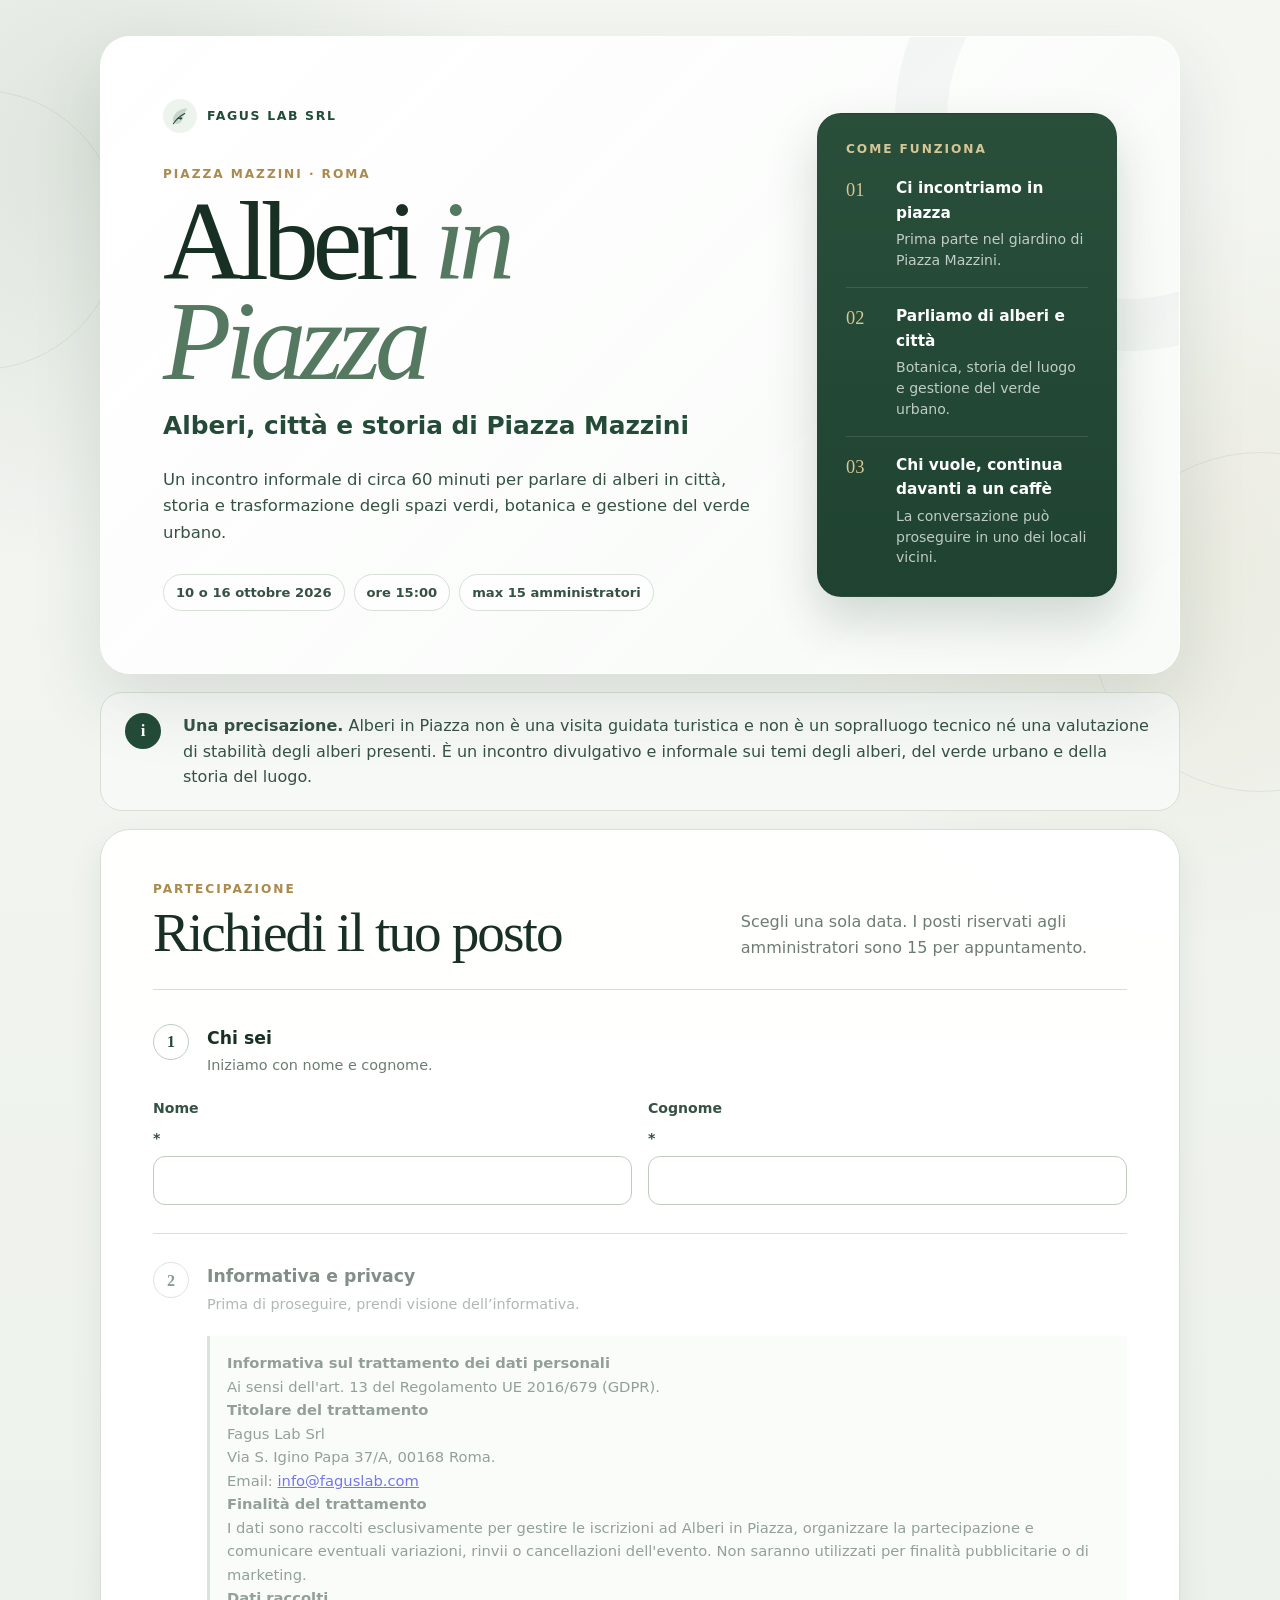
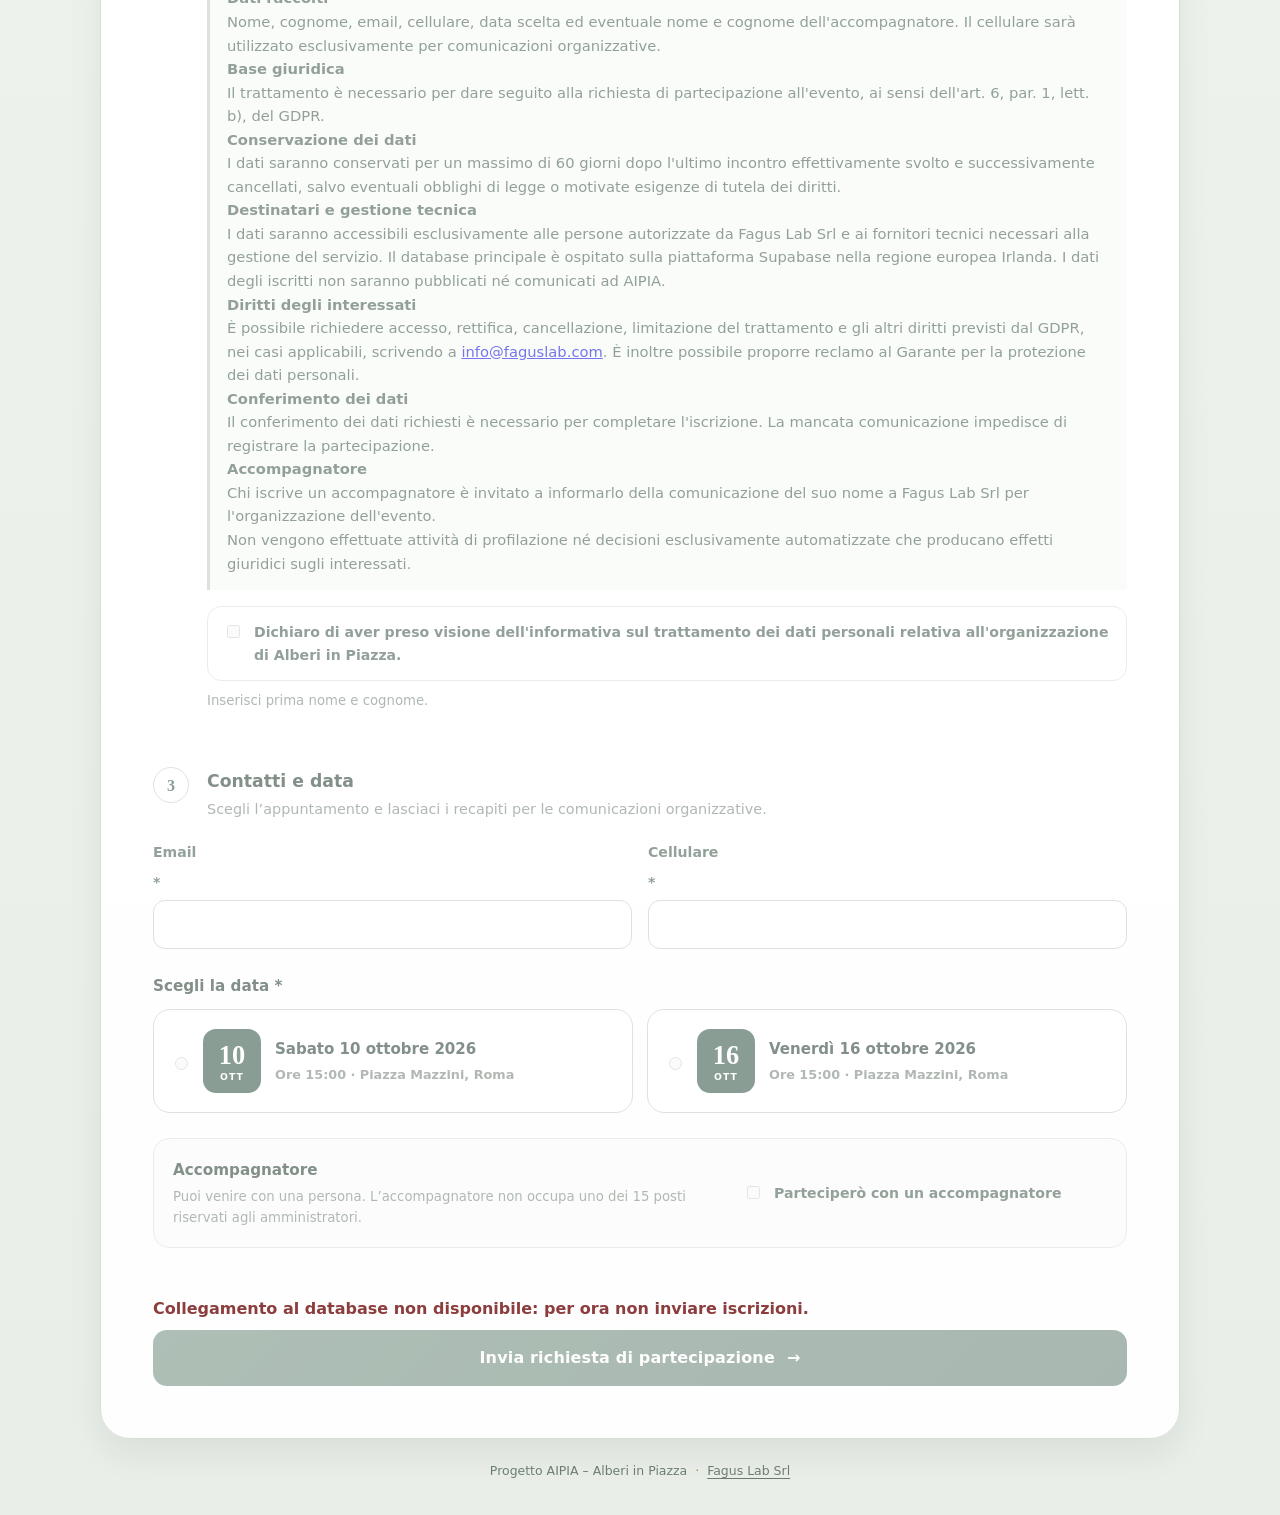
==== index.html @ 8ec53623 "Informativa privacy Alberi in Piazza" ====
<!doctype html>
<html lang="it">
<head>
  <meta charset="utf-8" />
  <meta name="viewport" content="width=device-width, initial-scale=1" />
  <meta name="description" content="Alberi in Piazza – Alberi, città e storia di Piazza Mazzini" />
  <meta name="theme-color" content="#234b37" />
  <title>Alberi in Piazza – Piazza Mazzini</title>
  <link rel="stylesheet" href="style.css" />
</head>
<body>
  <div class="ambient ambient-one" aria-hidden="true"></div>
  <div class="ambient ambient-two" aria-hidden="true"></div>

  <main class="page-shell">
    <section class="hero" aria-labelledby="page-title">
      <div class="hero-copy">
        <div class="brand-row">
          <span class="leaf-mark" aria-hidden="true">
            <svg viewBox="0 0 48 48" role="img">
              <path d="M38.8 8.4C26.2 8.8 14.7 15.1 10.6 26.2c-2.5 6.8.4 11.7 5.3 13.2 4.9 1.5 10.2-1.2 12.8-7.8 2.1-5.3 2.9-11.6 10.1-23.2Z" fill="currentColor" opacity=".18"/>
              <path d="M10.7 39.6c5.3-8.7 12.2-15.2 22.9-20.7M20.2 29.2c2.5-.5 5-.5 7.5 0M25.7 23.5c.4 2.4.2 4.8-.4 7.1" fill="none" stroke="currentColor" stroke-width="2.1" stroke-linecap="round" stroke-linejoin="round"/>
            </svg>
          </span>
          <span>Fagus Lab Srl</span>
        </div>

        <p class="kicker">Piazza Mazzini · Roma</p>
        <h1 id="page-title">Alberi <em>in Piazza</em></h1>
        <p class="hero-subtitle">Alberi, città e storia di Piazza Mazzini</p>
        <p class="hero-intro">
          Un incontro informale di circa 60 minuti per parlare di alberi in città,
          storia e trasformazione degli spazi verdi, botanica e gestione del verde urbano.
        </p>

        <div class="hero-actions" aria-label="Informazioni principali">
          <span class="pill">10 o 16 ottobre 2026</span>
          <span class="pill">ore 15:00</span>
          <span class="pill">max 15 amministratori</span>
        </div>
      </div>

      <aside class="event-card" aria-label="Come si svolge l'incontro">
        <p class="event-card-label">Come funziona</p>
        <div class="event-point">
          <span class="event-number">01</span>
          <div>
            <strong>Ci incontriamo in piazza</strong>
            <p>Prima parte nel giardino di Piazza Mazzini.</p>
          </div>
        </div>
        <div class="event-point">
          <span class="event-number">02</span>
          <div>
            <strong>Parliamo di alberi e città</strong>
            <p>Botanica, storia del luogo e gestione del verde urbano.</p>
          </div>
        </div>
        <div class="event-point">
          <span class="event-number">03</span>
          <div>
            <strong>Chi vuole, continua davanti a un caffè</strong>
            <p>La conversazione può proseguire in uno dei locali vicini.</p>
          </div>
        </div>
      </aside>
    </section>

    <section class="notice-card" aria-label="Precisazione importante">
      <div class="notice-icon" aria-hidden="true">i</div>
      <p>
        <strong>Una precisazione.</strong> Alberi in Piazza non è una visita guidata turistica e non è
        un sopralluogo tecnico né una valutazione di stabilità degli alberi presenti.
        È un incontro divulgativo e informale sui temi degli alberi, del verde urbano
        e della storia del luogo.
      </p>
    </section>

    <section class="registration-card" aria-labelledby="registration-title">
      <div class="section-heading">
        <div>
          <p class="section-kicker">Partecipazione</p>
          <h2 id="registration-title">Richiedi il tuo posto</h2>
        </div>
        <p>Scegli una sola data. I posti riservati agli amministratori sono 15 per appuntamento.</p>
      </div>

      <form id="registrationForm" novalidate>
        <div class="form-step">
          <div class="step-head">
            <span class="step-index">1</span>
            <div>
              <h3>Chi sei</h3>
              <p>Iniziamo con nome e cognome.</p>
            </div>
          </div>

          <div class="grid two-cols">
            <label>
              Nome <span aria-hidden="true">*</span>
              <input id="nome" name="nome" type="text" autocomplete="given-name" required />
            </label>

            <label>
              Cognome <span aria-hidden="true">*</span>
              <input id="cognome" name="cognome" type="text" autocomplete="family-name" required />
            </label>
          </div>
        </div>

        <section id="privacyStep" class="form-step step-panel is-locked" aria-live="polite">
          <div class="step-head">
            <span class="step-index">2</span>
            <div>
              <h3>Informativa e privacy</h3>
              <p>Prima di proseguire, prendi visione dell’informativa.</p>
            </div>
          </div>

          
<div class="privacy-copy">

  <p>
    <strong>Informativa sul trattamento dei dati personali</strong><br>
    Ai sensi dell'art. 13 del Regolamento UE 2016/679 (GDPR).
  </p>

  <p>
    <strong>Titolare del trattamento</strong><br>
    Fagus Lab Srl<br>
    Via S. Igino Papa 37/A, 00168 Roma.<br>
    Email:
    <a href="mailto:info@faguslab.com">info@faguslab.com</a>
  </p>

  <p>
    <strong>Finalità del trattamento</strong><br>
    I dati sono raccolti esclusivamente per gestire
    le iscrizioni ad Alberi in Piazza, organizzare
    la partecipazione e comunicare eventuali
    variazioni, rinvii o cancellazioni dell'evento.
    Non saranno utilizzati per finalità pubblicitarie
    o di marketing.
  </p>

  <p>
    <strong>Dati raccolti</strong><br>
    Nome, cognome, email, cellulare, data scelta
    ed eventuale nome e cognome dell'accompagnatore.
    Il cellulare sarà utilizzato esclusivamente
    per comunicazioni organizzative.
  </p>

  <p>
    <strong>Base giuridica</strong><br>
    Il trattamento è necessario per dare seguito
    alla richiesta di partecipazione all'evento,
    ai sensi dell'art. 6, par. 1, lett. b),
    del GDPR.
  </p>

  <p>
    <strong>Conservazione dei dati</strong><br>
    I dati saranno conservati per un massimo
    di 60 giorni dopo l'ultimo incontro
    effettivamente svolto e successivamente
    cancellati, salvo eventuali obblighi
    di legge o motivate esigenze di tutela
    dei diritti.
  </p>

  <p>
    <strong>Destinatari e gestione tecnica</strong><br>
    I dati saranno accessibili esclusivamente
    alle persone autorizzate da Fagus Lab Srl
    e ai fornitori tecnici necessari
    alla gestione del servizio.

    Il database principale è ospitato
    sulla piattaforma Supabase nella regione
    europea Irlanda.

    I dati degli iscritti non saranno pubblicati
    né comunicati ad AIPIA.
  </p>

  <p>
    <strong>Diritti degli interessati</strong><br>
    È possibile richiedere accesso, rettifica,
    cancellazione, limitazione del trattamento
    e gli altri diritti previsti dal GDPR,
    nei casi applicabili, scrivendo a

    <a href="mailto:info@faguslab.com">info@faguslab.com</a>.

    È inoltre possibile proporre reclamo
    al Garante per la protezione dei dati personali.
  </p>

  <p>
    <strong>Conferimento dei dati</strong><br>
    Il conferimento dei dati richiesti è necessario
    per completare l'iscrizione.
    La mancata comunicazione impedisce
    di registrare la partecipazione.
  </p>

  <p>
    <strong>Accompagnatore</strong><br>
    Chi iscrive un accompagnatore è invitato
    a informarlo della comunicazione del suo nome
    a Fagus Lab Srl per l'organizzazione dell'evento.
  </p>

  <p>
    Non vengono effettuate attività di profilazione
    né decisioni esclusivamente automatizzate
    che producano effetti giuridici
    sugli interessati.
  </p>

</div>


          <label class="checkbox-row consent-box">
            <input id="privacy" name="privacy" type="checkbox" disabled required />

<span>Dichiaro di aver preso visione dell'informativa sul trattamento dei dati personali relativa all'organizzazione di Alberi in Piazza.</span>

          </label>
          <p id="privacyHint" class="hint">Inserisci prima nome e cognome.</p>
        </section>

        <fieldset id="detailsFieldset" class="form-step" disabled>
          <legend class="sr-only">Dati di contatto e data</legend>

          <div class="step-head">
            <span class="step-index">3</span>
            <div>
              <h3>Contatti e data</h3>
              <p>Scegli l’appuntamento e lasciaci i recapiti per le comunicazioni organizzative.</p>
            </div>
          </div>

          <div class="grid two-cols">
            <label>
              Email <span aria-hidden="true">*</span>
              <input id="email" name="email" type="email" autocomplete="email" required />
            </label>

            <label>
              Cellulare <span aria-hidden="true">*</span>
              <input id="cellulare" name="cellulare" type="tel" autocomplete="tel" required />
            </label>
          </div>

          <div class="field-group">
            <span class="field-title">Scegli la data <span aria-hidden="true">*</span></span>

            <div class="date-grid">
              <label class="choice-card">
                <input type="radio" name="data_evento" value="2026-10-10" required />
                <span class="date-badge"><strong>10</strong><small>OTT</small></span>
                <span class="date-copy">
                  <strong>Sabato 10 ottobre 2026</strong>
                  <small>Ore 15:00 · Piazza Mazzini, Roma</small>
                </span>
              </label>

              <label class="choice-card">
                <input type="radio" name="data_evento" value="2026-10-16" required />
                <span class="date-badge"><strong>16</strong><small>OTT</small></span>
                <span class="date-copy">
                  <strong>Venerdì 16 ottobre 2026</strong>
                  <small>Ore 15:00 · Piazza Mazzini, Roma</small>
                </span>
              </label>
            </div>
          </div>

          <div class="field-group companion-box">
            <div>
              <span class="field-title">Accompagnatore</span>
              <p class="muted compact">Puoi venire con una persona. L’accompagnatore non occupa uno dei 15 posti riservati agli amministratori.</p>
            </div>
            <label class="checkbox-row">
              <input id="hasCompanion" name="hasCompanion" type="checkbox" />
              <span>Parteciperò con un accompagnatore</span>
            </label>
          </div>

          <div id="companionWrap" class="conditional hidden">
            <label>
              Nome e cognome accompagnatore <span aria-hidden="true">*</span>
              <input id="companionName" name="companionName" type="text" autocomplete="off" />
            </label>
          </div>
        </fieldset>
<div id="formMessage"
     class="form-message"
     role="status"
     aria-live="polite"></div>

<button id="submitButton" type="submit" disabled>
  <span>Invia richiesta di partecipazione</span>
  <span aria-hidden="true">→</span>
</button>

</form>
</section>
<footer>
  <span>Progetto AIPIA – Alberi in Piazza</span>
  <span class="footer-dot">·</span>
  <a href="https://www.faguslab.com/"
     target="_blank"
     rel="noopener noreferrer"
     style="color: inherit; text-decoration: underline; text-underline-offset: 3px;">
    Fagus Lab Srl
  </a>
</footer>
  </main>

<script src="app.js?v=20260925-2"></script>
</body>
</html>
---- style.css ----
:root {
  --bg: #eef2ec;
  --bg-deep: #e1e8df;
  --surface: rgba(255, 255, 255, .94);
  --surface-solid: #ffffff;
  --text: #183024;
  --text-soft: #365244;
  --muted: #6d7c73;
  --border: #d7dfd7;
  --border-strong: #becbbf;
  --accent: #234b37;
  --accent-2: #547860;
  --accent-soft: #edf4ee;
  --accent-pale: #f7faf7;
  --gold: #aa8a4d;
  --danger: #8c3d3d;
  --success: #2d6846;
  --shadow-lg: 0 28px 70px rgba(28, 60, 42, .12);
  --shadow-md: 0 14px 34px rgba(28, 60, 42, .08);
  --radius-xl: 30px;
  --radius-lg: 22px;
  --radius-md: 16px;
}

* { box-sizing: border-box; }

html { scroll-behavior: smooth; }

body {
  margin: 0;
  min-height: 100vh;
  font-family: Inter, ui-sans-serif, system-ui, -apple-system, BlinkMacSystemFont, "Segoe UI", sans-serif;
  background:
    radial-gradient(circle at 8% 5%, rgba(113, 145, 118, .17), transparent 26rem),
    radial-gradient(circle at 92% 18%, rgba(181, 163, 111, .12), transparent 24rem),
    linear-gradient(180deg, #f4f6f2 0%, var(--bg) 48%, #e9eee8 100%);
  color: var(--text);
  line-height: 1.6;
  overflow-x: hidden;
}

.ambient {
  position: fixed;
  z-index: -1;
  width: 280px;
  height: 280px;
  border: 1px solid rgba(35, 75, 55, .08);
  border-radius: 50%;
  pointer-events: none;
}

.ambient-one {
  top: 90px;
  left: -160px;
}

.ambient-two {
  right: -150px;
  bottom: 12%;
  width: 340px;
  height: 340px;
}

.page-shell {
  width: min(1080px, calc(100% - 34px));
  margin: 36px auto 24px;
}

.hero {
  position: relative;
  display: grid;
  grid-template-columns: minmax(0, 1.35fr) minmax(300px, .65fr);
  gap: 42px;
  padding: clamp(30px, 5vw, 62px);
  border: 1px solid rgba(255, 255, 255, .82);
  border-radius: var(--radius-xl);
  background:
    linear-gradient(135deg, rgba(255, 255, 255, .97), rgba(247, 250, 247, .94)),
    var(--surface-solid);
  box-shadow: var(--shadow-lg);
  overflow: hidden;
}

.hero::after {
  content: "";
  position: absolute;
  width: 360px;
  height: 360px;
  right: -180px;
  top: -150px;
  border-radius: 50%;
  border: 52px solid rgba(35, 75, 55, .035);
  pointer-events: none;
}

.hero-copy { position: relative; z-index: 1; }

.brand-row {
  display: inline-flex;
  align-items: center;
  gap: 10px;
  margin-bottom: 34px;
  color: var(--accent);
  font-size: .78rem;
  font-weight: 800;
  letter-spacing: .13em;
  text-transform: uppercase;
}

.leaf-mark {
  width: 34px;
  height: 34px;
  display: grid;
  place-items: center;
  border-radius: 50%;
  background: var(--accent-soft);
}

.leaf-mark svg { width: 24px; height: 24px; }

.kicker,
.section-kicker,
.event-card-label {
  margin: 0 0 9px;
  color: var(--gold);
  font-size: .76rem;
  line-height: 1.2;
  font-weight: 800;
  letter-spacing: .16em;
  text-transform: uppercase;
}

.hero h1 {
  margin: 0;
  font-family: Georgia, "Times New Roman", serif;
  font-size: clamp(3.6rem, 9vw, 7rem);
  line-height: .9;
  font-weight: 500;
  letter-spacing: -.055em;
}

.hero h1 em {
  color: var(--accent-2);
  font-weight: 500;
}

.hero-subtitle {
  max-width: 700px;
  margin: 18px 0 0;
  color: var(--accent);
  font-size: clamp(1.15rem, 2.5vw, 1.55rem);
  line-height: 1.32;
  font-weight: 720;
}

.hero-intro {
  max-width: 660px;
  margin: 24px 0 0;
  color: var(--text-soft);
  font-size: 1.03rem;
}

.hero-actions {
  display: flex;
  flex-wrap: wrap;
  gap: 9px;
  margin-top: 28px;
}

.pill {
  display: inline-flex;
  align-items: center;
  min-height: 34px;
  padding: 7px 12px;
  border: 1px solid var(--border);
  border-radius: 999px;
  background: rgba(255, 255, 255, .72);
  color: var(--text-soft);
  font-size: .82rem;
  font-weight: 700;
}

.event-card {
  align-self: center;
  position: relative;
  z-index: 1;
  padding: 28px;
  border: 1px solid rgba(35, 75, 55, .1);
  border-radius: 24px;
  background: linear-gradient(180deg, #294f3b 0%, #1f4231 100%);
  color: white;
  box-shadow: 0 24px 50px rgba(25, 55, 38, .18);
}

.event-card-label { color: #d7c695; margin-bottom: 20px; }

.event-point {
  display: grid;
  grid-template-columns: 36px 1fr;
  gap: 14px;
  padding: 16px 0;
  border-top: 1px solid rgba(255, 255, 255, .12);
}

.event-point:first-of-type { border-top: 0; padding-top: 0; }
.event-point:last-child { padding-bottom: 0; }

.event-number {
  color: #d7c695;
  font-family: Georgia, "Times New Roman", serif;
  font-size: 1.15rem;
}

.event-point strong {
  display: block;
  margin-bottom: 4px;
  font-size: .96rem;
}

.event-point p {
  margin: 0;
  color: rgba(255, 255, 255, .72);
  font-size: .88rem;
  line-height: 1.48;
}

.notice-card {
  display: grid;
  grid-template-columns: 42px 1fr;
  gap: 16px;
  align-items: start;
  margin: 18px 0;
  padding: 20px 24px;
  border: 1px solid #d7dfd6;
  border-radius: var(--radius-lg);
  background: rgba(248, 250, 247, .88);
}

.notice-card p { margin: 0; color: var(--text-soft); }

.notice-icon {
  width: 36px;
  height: 36px;
  display: grid;
  place-items: center;
  border-radius: 50%;
  background: var(--accent);
  color: white;
  font-family: Georgia, "Times New Roman", serif;
  font-size: 1.05rem;
  font-weight: 700;
}

.registration-card {
  padding: clamp(26px, 5vw, 52px);
  border: 1px solid var(--border);
  border-radius: var(--radius-xl);
  background: var(--surface);
  box-shadow: var(--shadow-md);
}

.section-heading {
  display: grid;
  grid-template-columns: minmax(0, 1fr) minmax(250px, .7fr);
  gap: 36px;
  align-items: end;
  padding-bottom: 28px;
  border-bottom: 1px solid var(--border);
}

.section-heading h2 {
  margin: 0;
  font-family: Georgia, "Times New Roman", serif;
  font-size: clamp(2.1rem, 5vw, 3.45rem);
  line-height: 1;
  font-weight: 500;
  letter-spacing: -.035em;
}

.section-heading > p {
  margin: 0;
  color: var(--muted);
}

form { margin-top: 6px; }

.form-step {
  margin: 0;
  padding: 28px 0;
  border: 0;
  border-bottom: 1px solid var(--border);
}

.form-step:last-of-type { border-bottom: 0; }

.step-head {
  display: grid;
  grid-template-columns: 40px 1fr;
  gap: 14px;
  align-items: start;
  margin-bottom: 20px;
}

.step-index {
  width: 36px;
  height: 36px;
  display: grid;
  place-items: center;
  border: 1px solid var(--border-strong);
  border-radius: 50%;
  color: var(--accent);
  font-family: Georgia, "Times New Roman", serif;
  font-weight: 700;
  background: white;
}

.step-head h3 {
  margin: 1px 0 2px;
  font-size: 1.08rem;
}

.step-head p {
  margin: 0;
  color: var(--muted);
  font-size: .9rem;
}

.step-panel.is-locked,
fieldset:disabled {
  opacity: .54;
  filter: grayscale(.08);
}

.privacy-copy {
  margin: 0 0 16px 54px;
  padding: 15px 17px;
  border-left: 3px solid #b9cabd;
  background: var(--accent-pale);
  color: var(--text-soft);
  font-size: .92rem;
}

.privacy-copy p { margin: 0; }

.grid {
  display: grid;
  gap: 16px;
}

.two-cols { grid-template-columns: repeat(2, minmax(0, 1fr)); }

label {
  display: grid;
  gap: 7px;
  color: var(--text-soft);
  font-size: .88rem;
  font-weight: 760;
}

input[type="text"],
input[type="email"],
input[type="tel"] {
  width: 100%;
  min-height: 49px;
  padding: 12px 14px;
  border: 1px solid var(--border-strong);
  border-radius: 12px;
  background: #fff;
  color: var(--text);
  font: inherit;
  transition: border-color .18s ease, box-shadow .18s ease, background .18s ease;
}

input[type="text"]:hover,
input[type="email"]:hover,
input[type="tel"]:hover {
  border-color: #9cad9e;
}

input:focus-visible,
button:focus-visible {
  outline: none;
  border-color: var(--accent-2);
  box-shadow: 0 0 0 4px rgba(84, 120, 96, .13);
}

.checkbox-row,
.choice-card {
  color: var(--text-soft);
}

.checkbox-row {
  display: flex;
  align-items: flex-start;
  gap: 11px;
  font-weight: 560;
}

.checkbox-row input,
.choice-card input {
  margin-top: 4px;
  flex: 0 0 auto;
  accent-color: var(--accent);
}

.consent-box {
  margin-left: 54px;
  padding: 14px 15px;
  border: 1px solid var(--border);
  border-radius: 14px;
  background: white;
}

.hint {
  margin: 9px 0 0 54px;
  color: var(--muted);
  font-size: .83rem;
}

.field-group { margin-top: 25px; }

.field-title {
  display: block;
  margin-bottom: 11px;
  color: var(--text);
  font-size: .95rem;
  font-weight: 800;
}

.date-grid {
  display: grid;
  grid-template-columns: repeat(2, minmax(0, 1fr));
  gap: 14px;
}

.choice-card {
  position: relative;
  display: grid;
  grid-template-columns: auto 60px 1fr;
  gap: 12px;
  align-items: center;
  min-height: 104px;
  padding: 16px;
  border: 1px solid var(--border-strong);
  border-radius: 17px;
  background: white;
  cursor: pointer;
  transition: transform .18s ease, border-color .18s ease, box-shadow .18s ease, background .18s ease;
}

.choice-card:hover {
  transform: translateY(-1px);
  border-color: #9cad9e;
  box-shadow: 0 9px 22px rgba(35, 75, 55, .06);
}

.choice-card:has(input:checked) {
  border-color: var(--accent);
  background: var(--accent-soft);
  box-shadow: 0 10px 24px rgba(35, 75, 55, .08);
}

.date-badge {
  width: 58px;
  height: 64px;
  display: grid;
  align-content: center;
  justify-items: center;
  border-radius: 13px;
  background: var(--accent);
  color: white;
  line-height: 1;
}

.date-badge strong {
  font-family: Georgia, "Times New Roman", serif;
  font-size: 1.65rem;
  font-weight: 600;
}

.date-badge small {
  margin-top: 4px;
  font-size: .58rem;
  letter-spacing: .12em;
  font-weight: 800;
}

.date-copy {
  display: grid;
  gap: 4px;
}

.date-copy strong {
  color: var(--text);
  font-size: .94rem;
}

.date-copy small {
  color: var(--muted);
  font-size: .8rem;
}

.companion-box {
  display: grid;
  grid-template-columns: minmax(0, 1.2fr) minmax(280px, .8fr);
  gap: 24px;
  align-items: center;
  padding: 19px;
  border: 1px solid var(--border);
  border-radius: 16px;
  background: var(--accent-pale);
}

.companion-box .field-title { margin-bottom: 3px; }
.compact { margin: 0; font-size: .83rem; }
.muted { color: var(--muted); }

.conditional { margin-top: 16px; }
.hidden { display: none; }

.form-message {
  min-height: 25px;
  margin-top: 20px;
  font-weight: 700;
}

.form-message.error { color: var(--danger); }
.form-message.success { color: var(--success); }

button {
  width: 100%;
  min-height: 56px;
  display: flex;
  align-items: center;
  justify-content: center;
  gap: 12px;
  margin-top: 8px;
  padding: 15px 20px;
  border: 0;
  border-radius: 14px;
  background: linear-gradient(135deg, #2c5942, #1f4633);
  color: white;
  font: inherit;
  font-weight: 800;
  letter-spacing: .01em;
  cursor: pointer;
  box-shadow: 0 13px 28px rgba(35, 75, 55, .18);
  transition: transform .18s ease, box-shadow .18s ease, opacity .18s ease;
}

button:not(:disabled):hover {
  transform: translateY(-1px);
  box-shadow: 0 17px 34px rgba(35, 75, 55, .22);
}

button:disabled {
  cursor: not-allowed;
  opacity: .38;
  box-shadow: none;
}

footer {
  display: flex;
  justify-content: center;
  flex-wrap: wrap;
  gap: 8px;
  padding: 22px 10px 10px;
  color: var(--muted);
  font-size: .78rem;
}

.footer-dot { color: var(--gold); }

.sr-only {
  position: absolute;
  width: 1px;
  height: 1px;
  padding: 0;
  margin: -1px;
  overflow: hidden;
  clip: rect(0, 0, 0, 0);
  white-space: nowrap;
  border: 0;
}

@media (max-width: 860px) {
  .hero {
    grid-template-columns: 1fr;
    gap: 28px;
  }

  .event-card { max-width: 620px; }
  .section-heading { grid-template-columns: 1fr; gap: 14px; }
  .date-grid { grid-template-columns: 1fr; }
  .companion-box { grid-template-columns: 1fr; gap: 14px; }
}

@media (max-width: 680px) {
  .page-shell {
    width: min(100% - 18px, 1080px);
    margin: 10px auto 18px;
  }

  .hero,
  .registration-card {
    border-radius: 22px;
    padding: 22px;
  }

  .brand-row { margin-bottom: 26px; }
  .hero h1 { font-size: clamp(3.35rem, 17vw, 5rem); }
  .hero-intro { font-size: .96rem; }
  .hero-actions { gap: 7px; }
  .pill { font-size: .76rem; }

  .event-card {
    padding: 22px;
    border-radius: 18px;
  }

  .notice-card {
    grid-template-columns: 34px 1fr;
    padding: 17px;
    border-radius: 18px;
  }

  .notice-icon {
    width: 30px;
    height: 30px;
  }

  .two-cols { grid-template-columns: 1fr; }
  .form-step { padding: 24px 0; }
  .step-head { grid-template-columns: 36px 1fr; gap: 11px; }
  .step-index { width: 32px; height: 32px; }

  .privacy-copy,
  .consent-box,
  .hint { margin-left: 0; }

  .choice-card {
    grid-template-columns: auto 52px 1fr;
    min-height: 96px;
    padding: 13px;
  }

  .date-badge {
    width: 50px;
    height: 57px;
  }

  .date-badge strong { font-size: 1.45rem; }
  .date-copy strong { font-size: .88rem; }
  .date-copy small { font-size: .75rem; }
}

@media (prefers-reduced-motion: reduce) {
  *, *::before, *::after {
    scroll-behavior: auto !important;
    transition: none !important;
  }
}
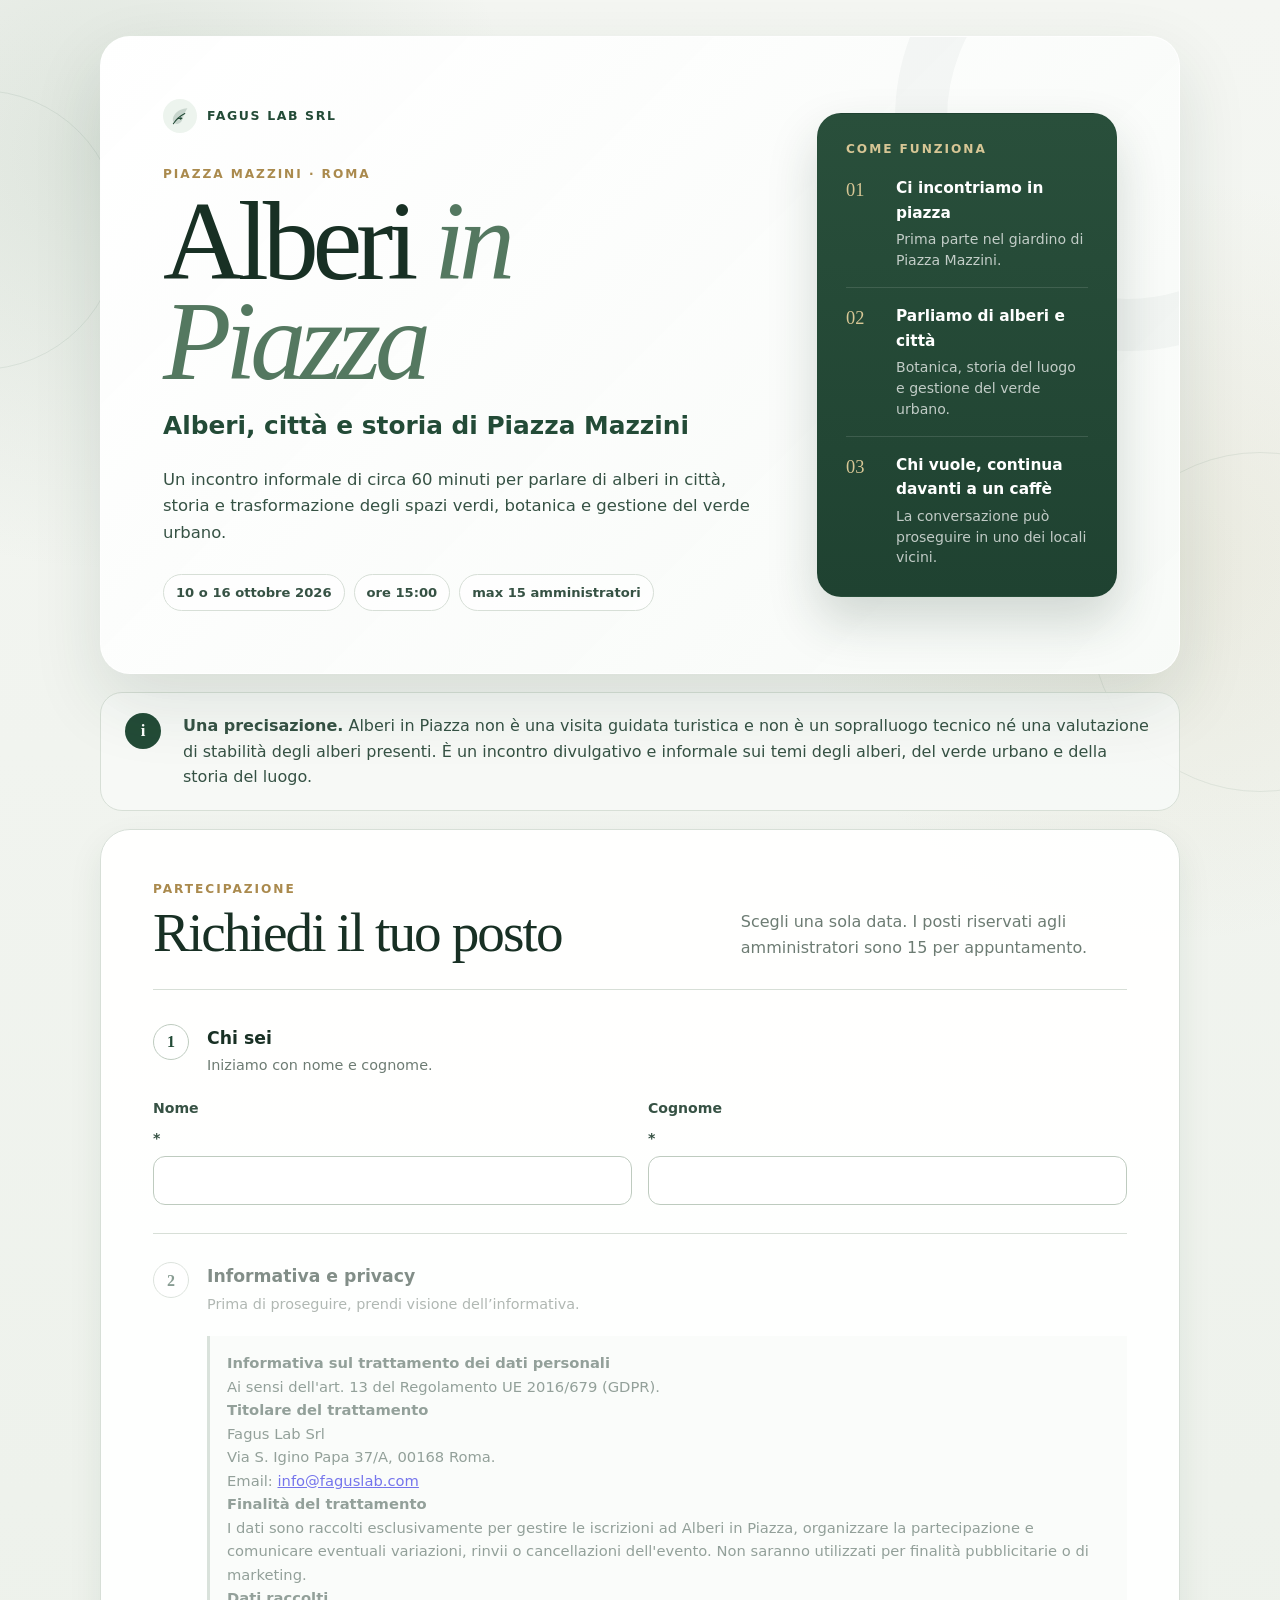
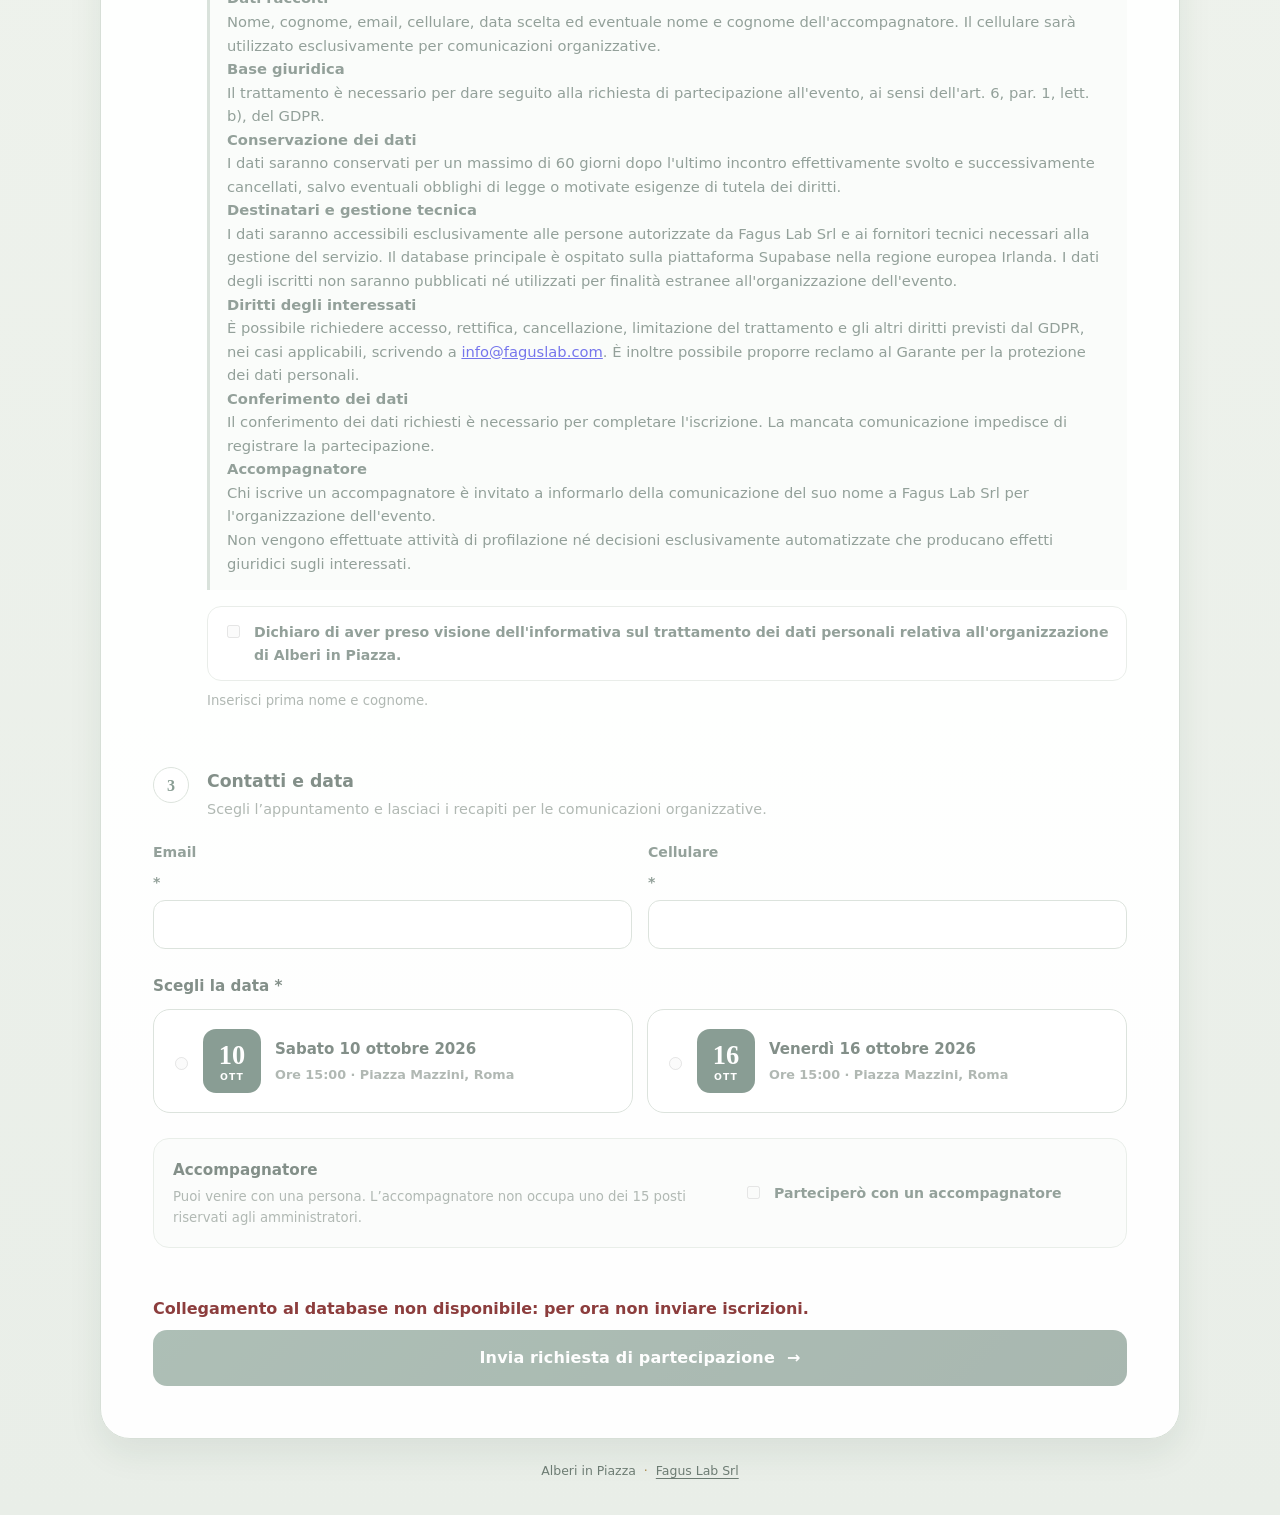
==== commit 1e1a2563: "Privacy definitiva e rimozione riferimenti AIPIA" ====
--- a/index.html
+++ b/index.html
@@ -180,8 +180,9 @@
     sulla piattaforma Supabase nella regione
     europea Irlanda.
 
-    I dati degli iscritti non saranno pubblicati
-    né comunicati ad AIPIA.
+   I dati degli iscritti non saranno pubblicati
+né utilizzati per finalità estranee
+all'organizzazione dell'evento.
   </p>
 
   <p>
@@ -309,7 +310,7 @@
 </form>
 </section>
 <footer>
-  <span>Progetto AIPIA – Alberi in Piazza</span>
+ <span>Alberi in Piazza</span>
   <span class="footer-dot">·</span>
   <a href="https://www.faguslab.com/"
      target="_blank"
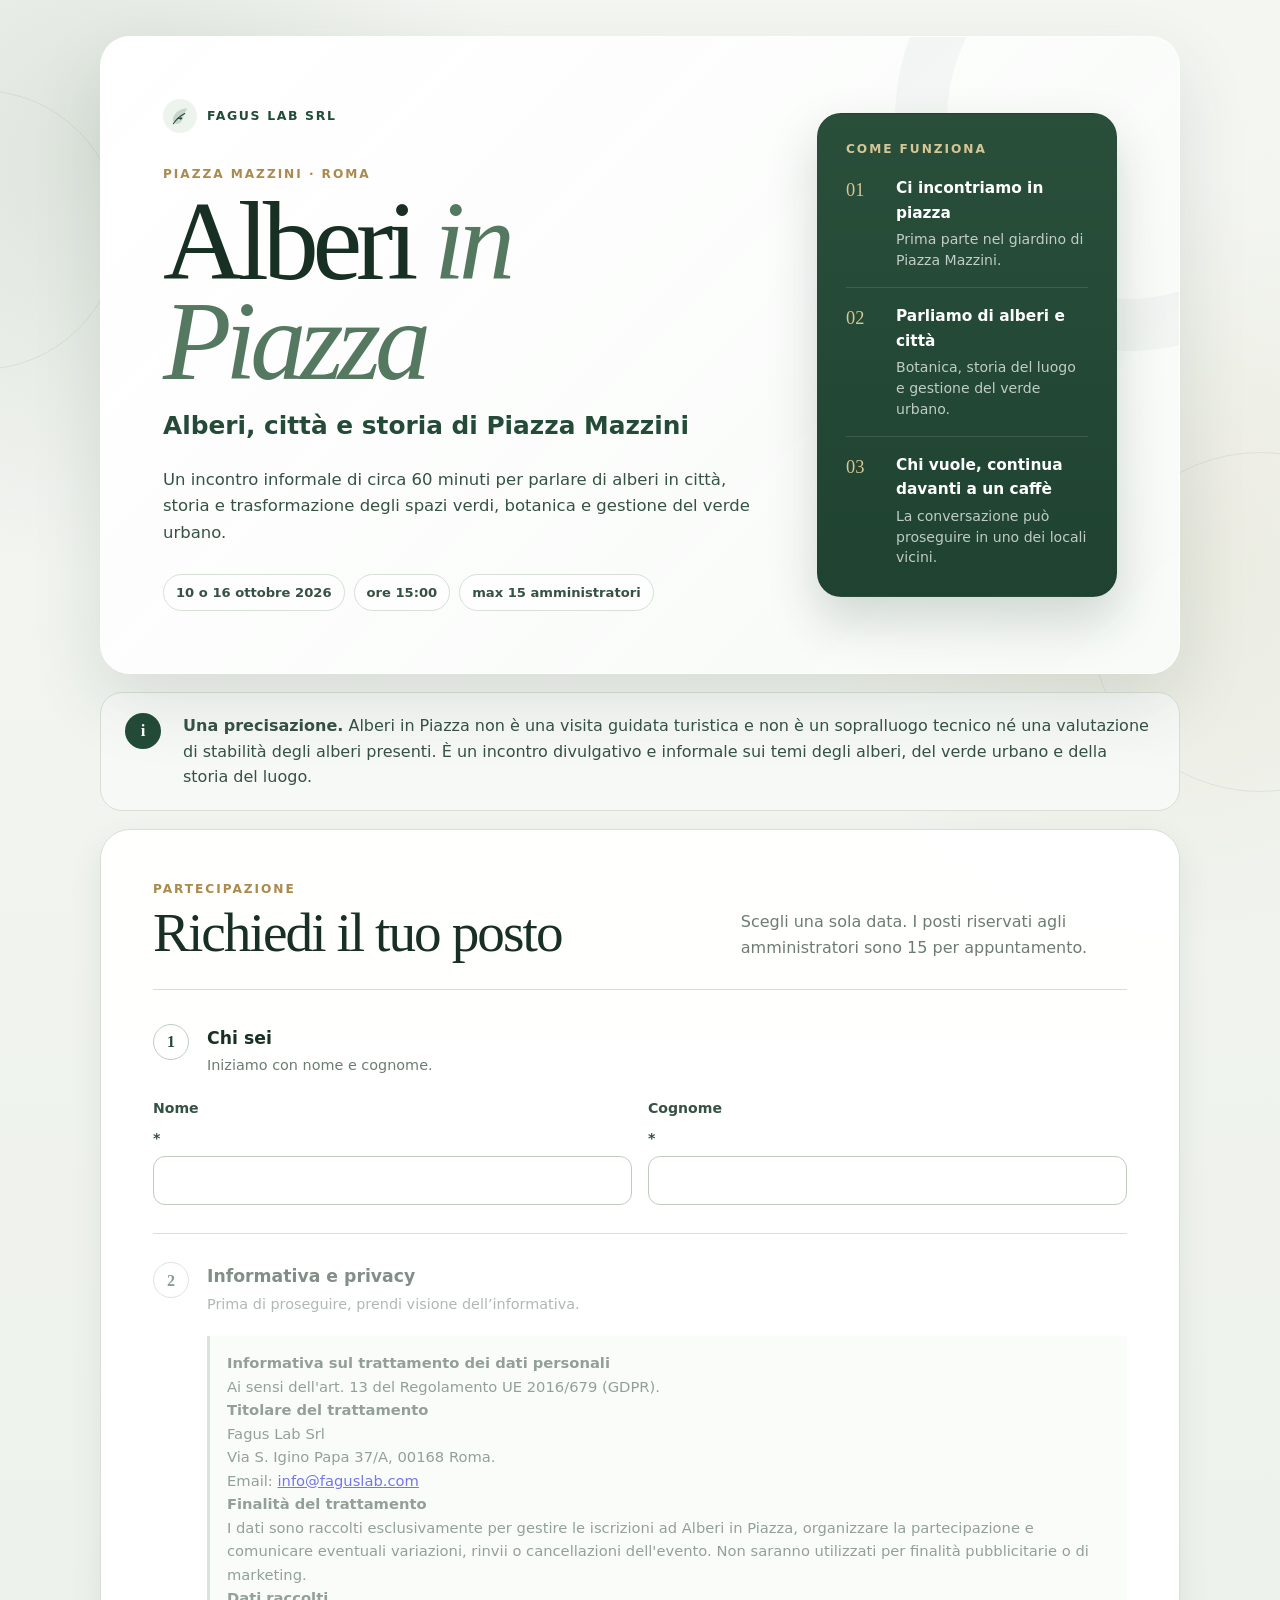
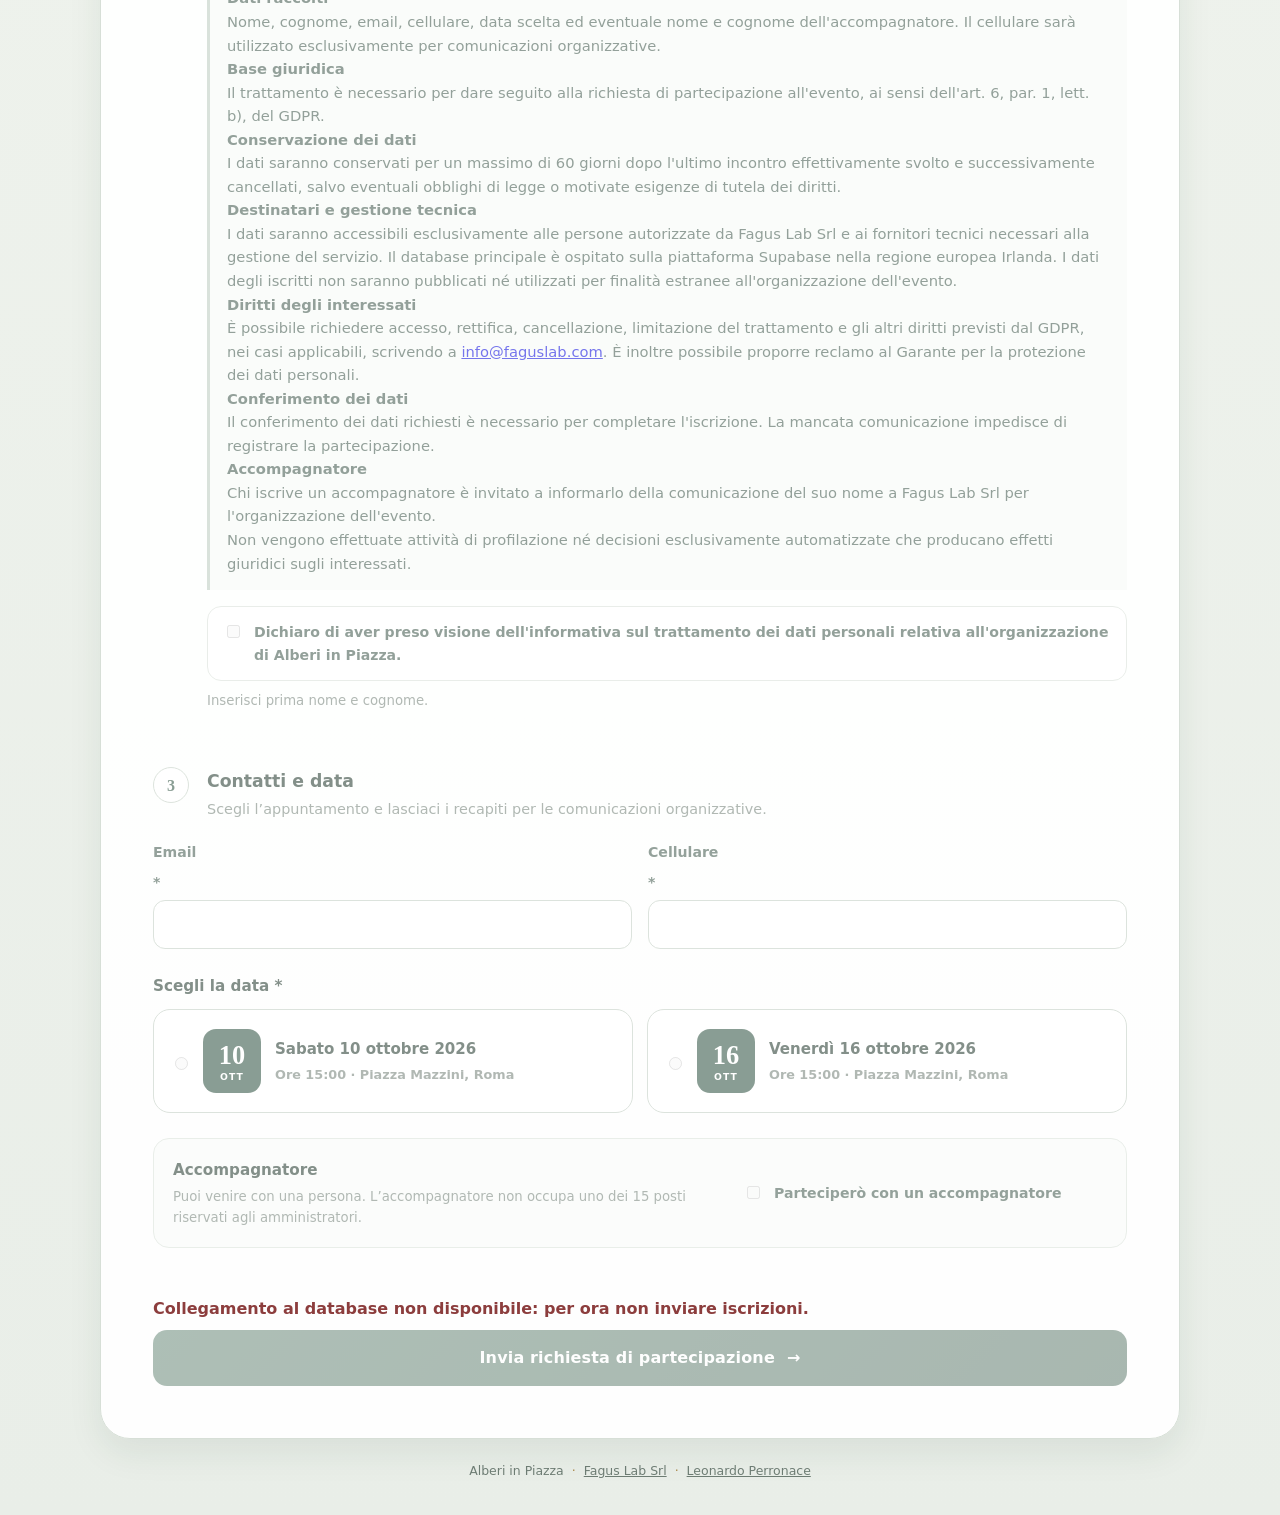
==== commit e35f1d26: "Aggiunto sito personale nel footer" ====
--- a/index.html
+++ b/index.html
@@ -309,16 +309,29 @@
 
 </form>
 </section>
+
 <footer>
- <span>Alberi in Piazza</span>
+  <span>Alberi in Piazza</span>
+
   <span class="footer-dot">·</span>
+
   <a href="https://www.faguslab.com/"
      target="_blank"
      rel="noopener noreferrer"
-     style="color: inherit; text-decoration: underline; text-underline-offset: 3px;">
+     style="color: inherit; text-decoration: underline;">
     Fagus Lab Srl
   </a>
+
+  <span class="footer-dot">·</span>
+
+  <a href="https://www.perronace.it/"
+     target="_blank"
+     rel="noopener noreferrer"
+     style="color: inherit; text-decoration: underline;">
+    Leonardo Perronace
+  </a>
 </footer>
+
   </main>
 
 <script src="app.js?v=20260925-2"></script>
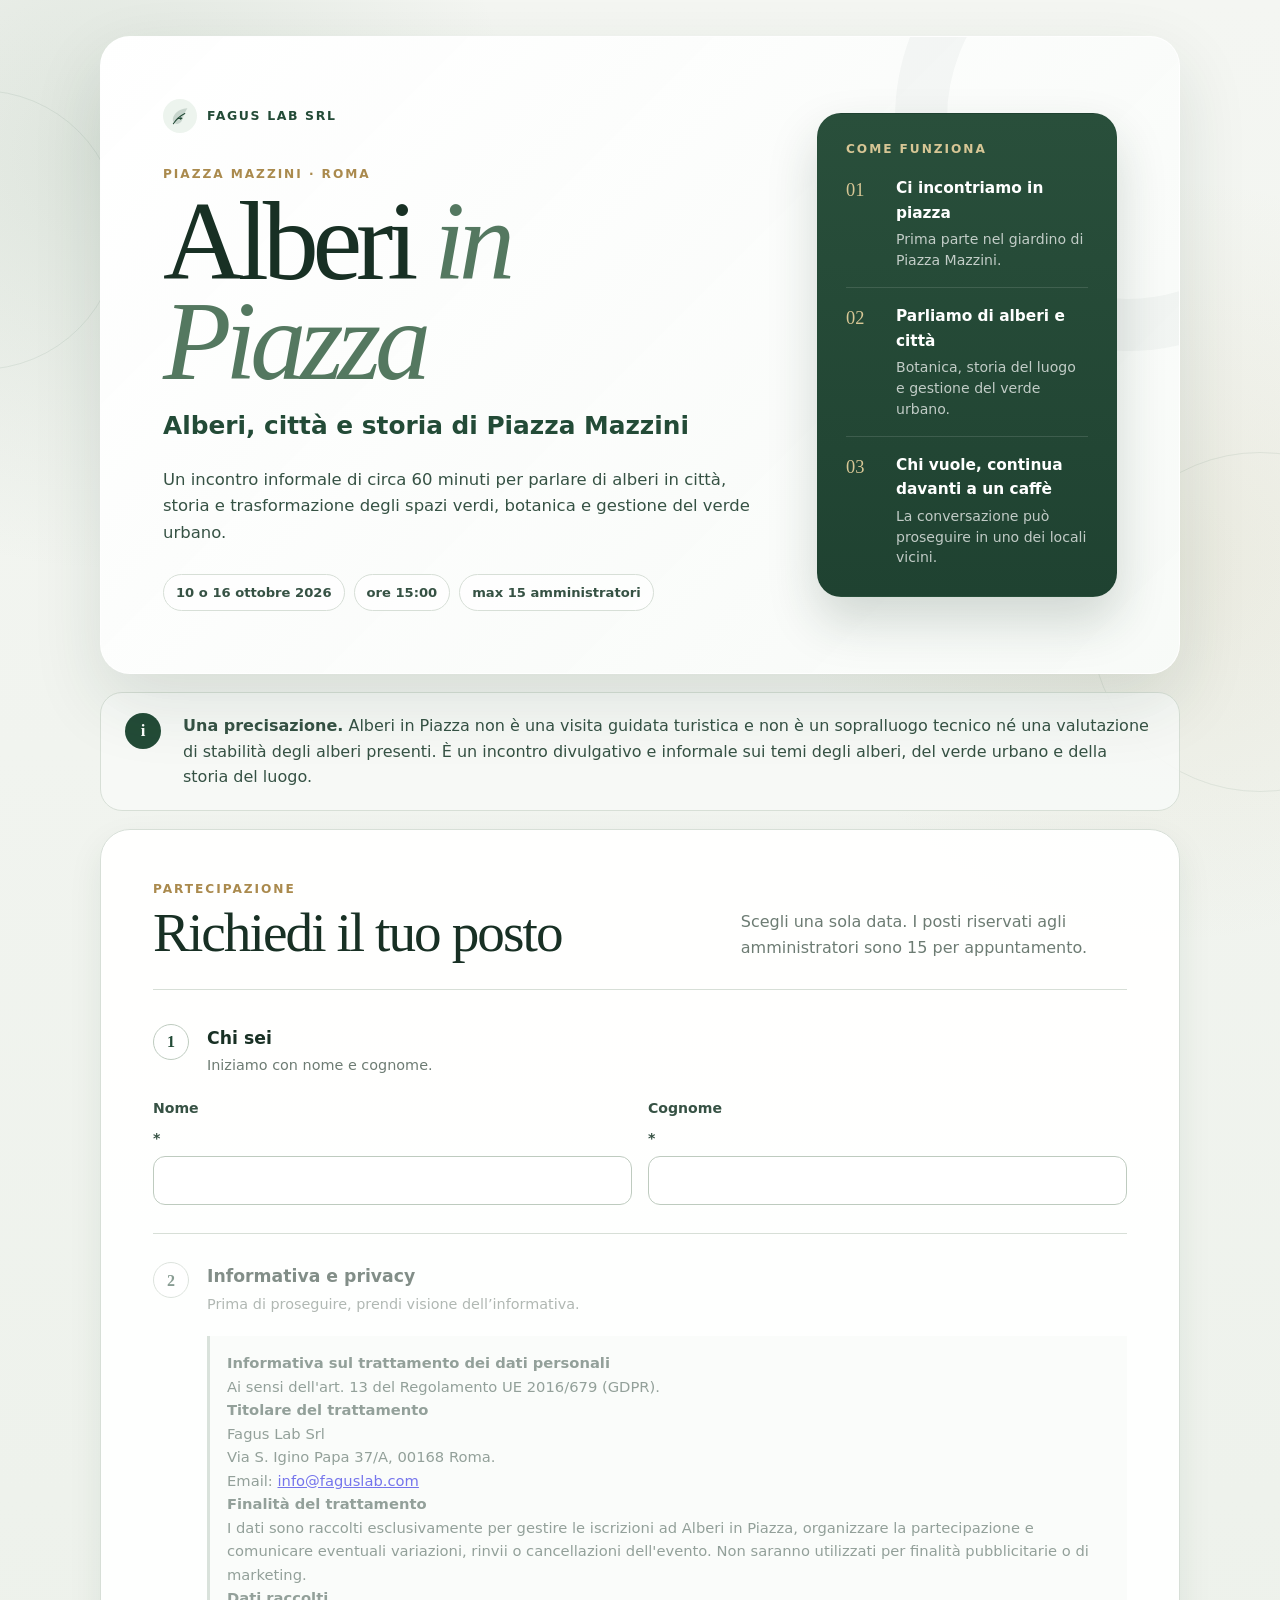
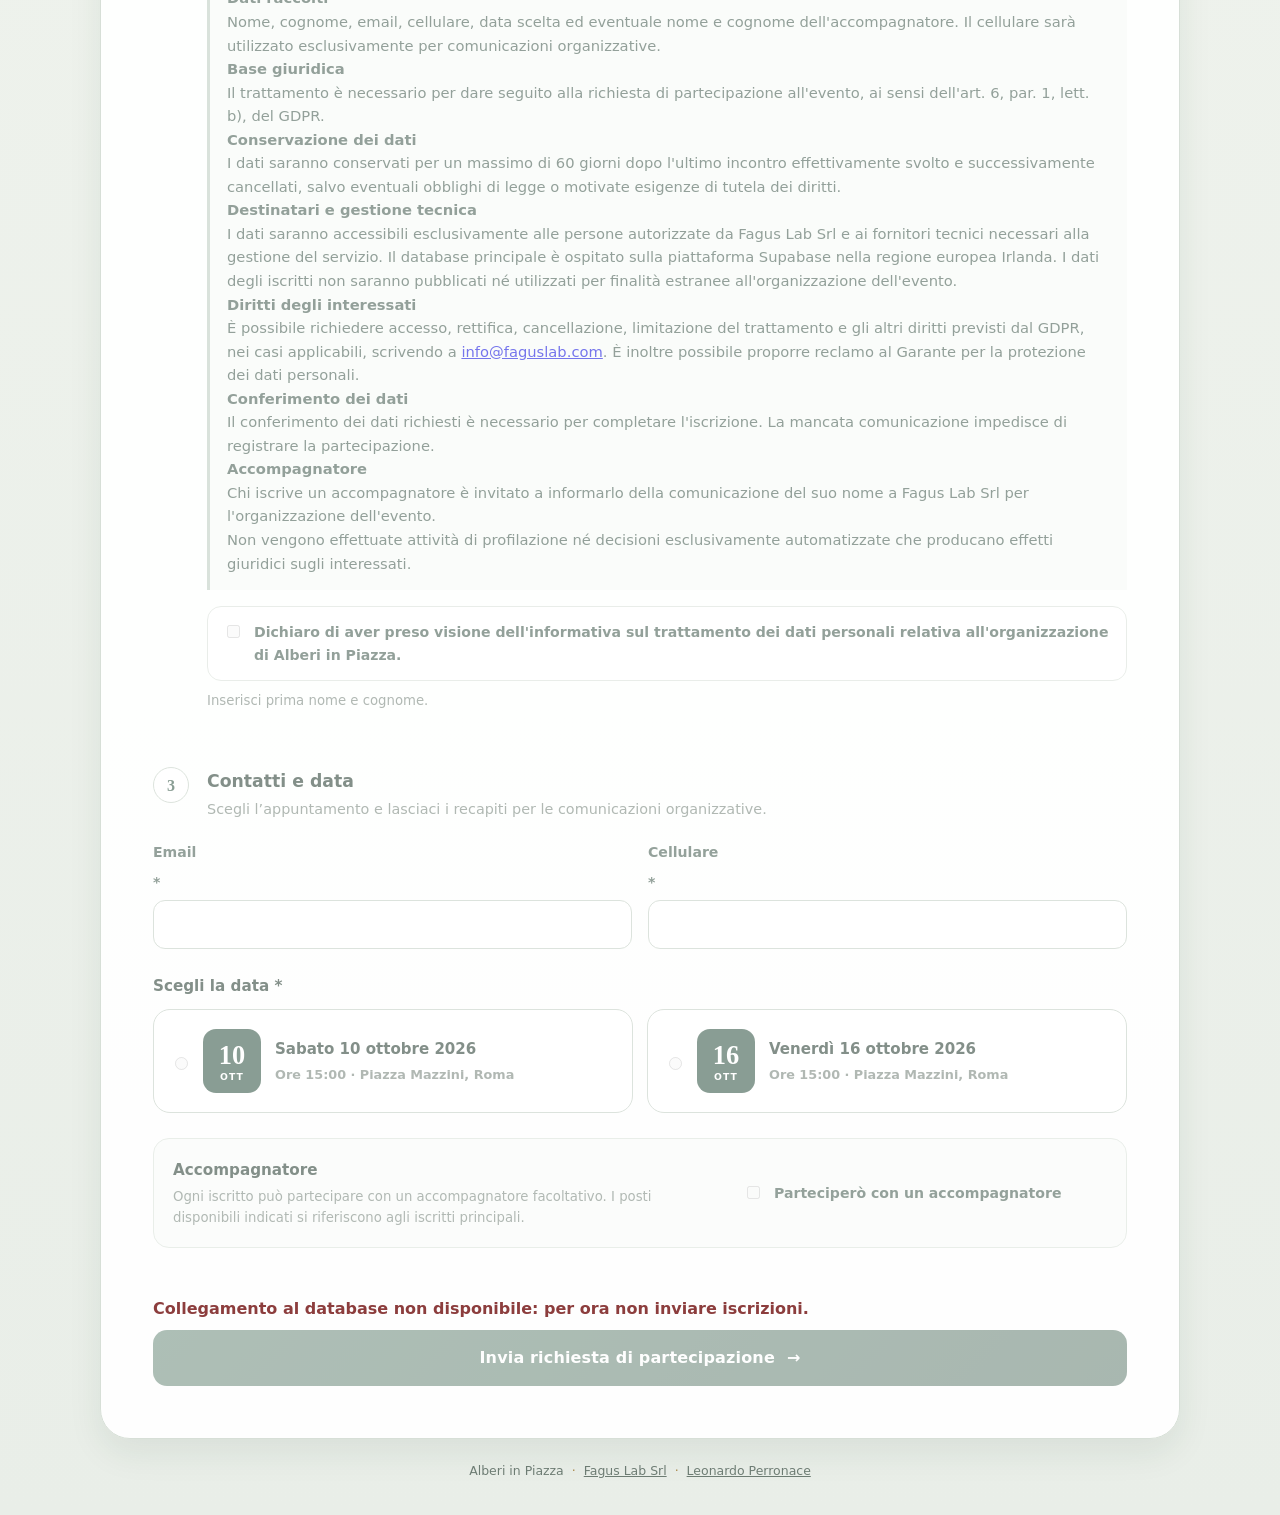
==== commit 91190ca2: "cambio frase numero accompagnatori" ====
--- a/index.html
+++ b/index.html
@@ -282,7 +282,7 @@
           <div class="field-group companion-box">
             <div>
               <span class="field-title">Accompagnatore</span>
-              <p class="muted compact">Puoi venire con una persona. L’accompagnatore non occupa uno dei 15 posti riservati agli amministratori.</p>
+              <p class="muted compact">Ogni iscritto può partecipare con un accompagnatore facoltativo. I posti disponibili indicati si riferiscono agli iscritti principali.</p>
             </div>
             <label class="checkbox-row">
               <input id="hasCompanion" name="hasCompanion" type="checkbox" />
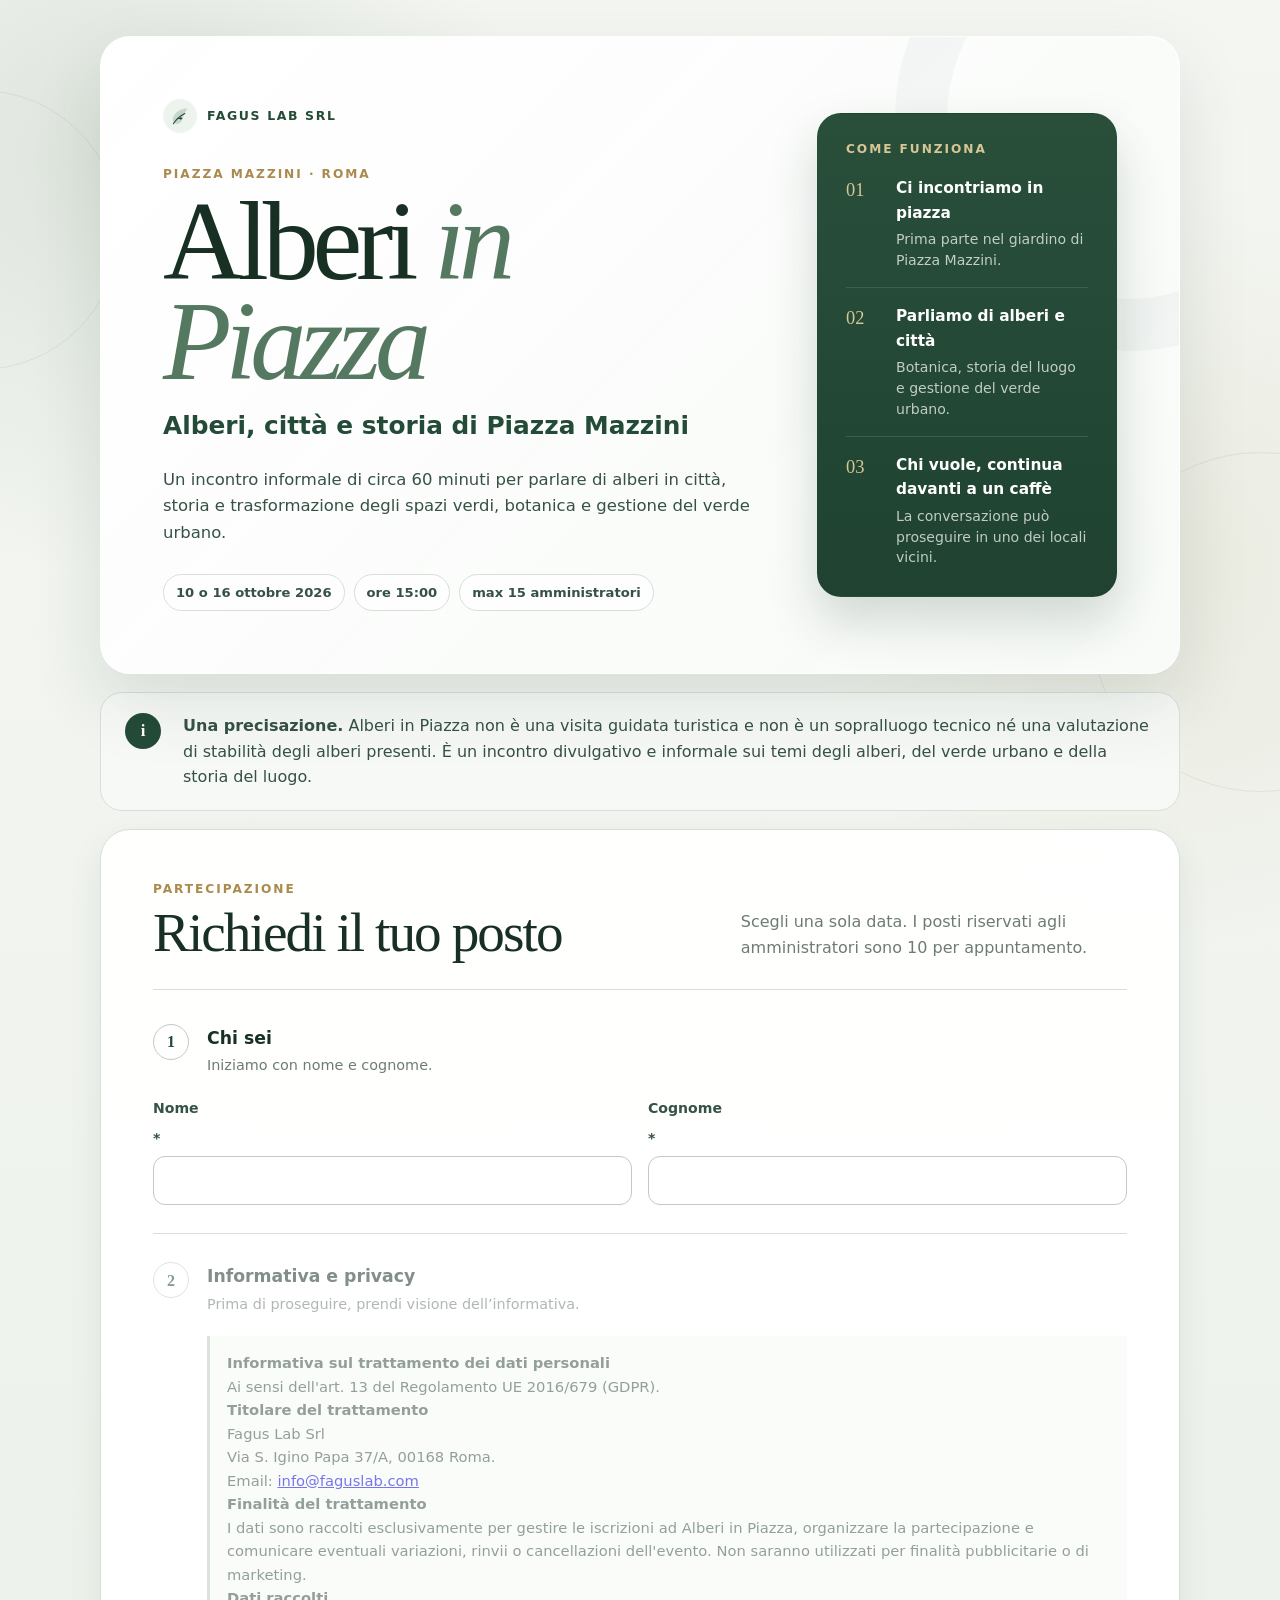
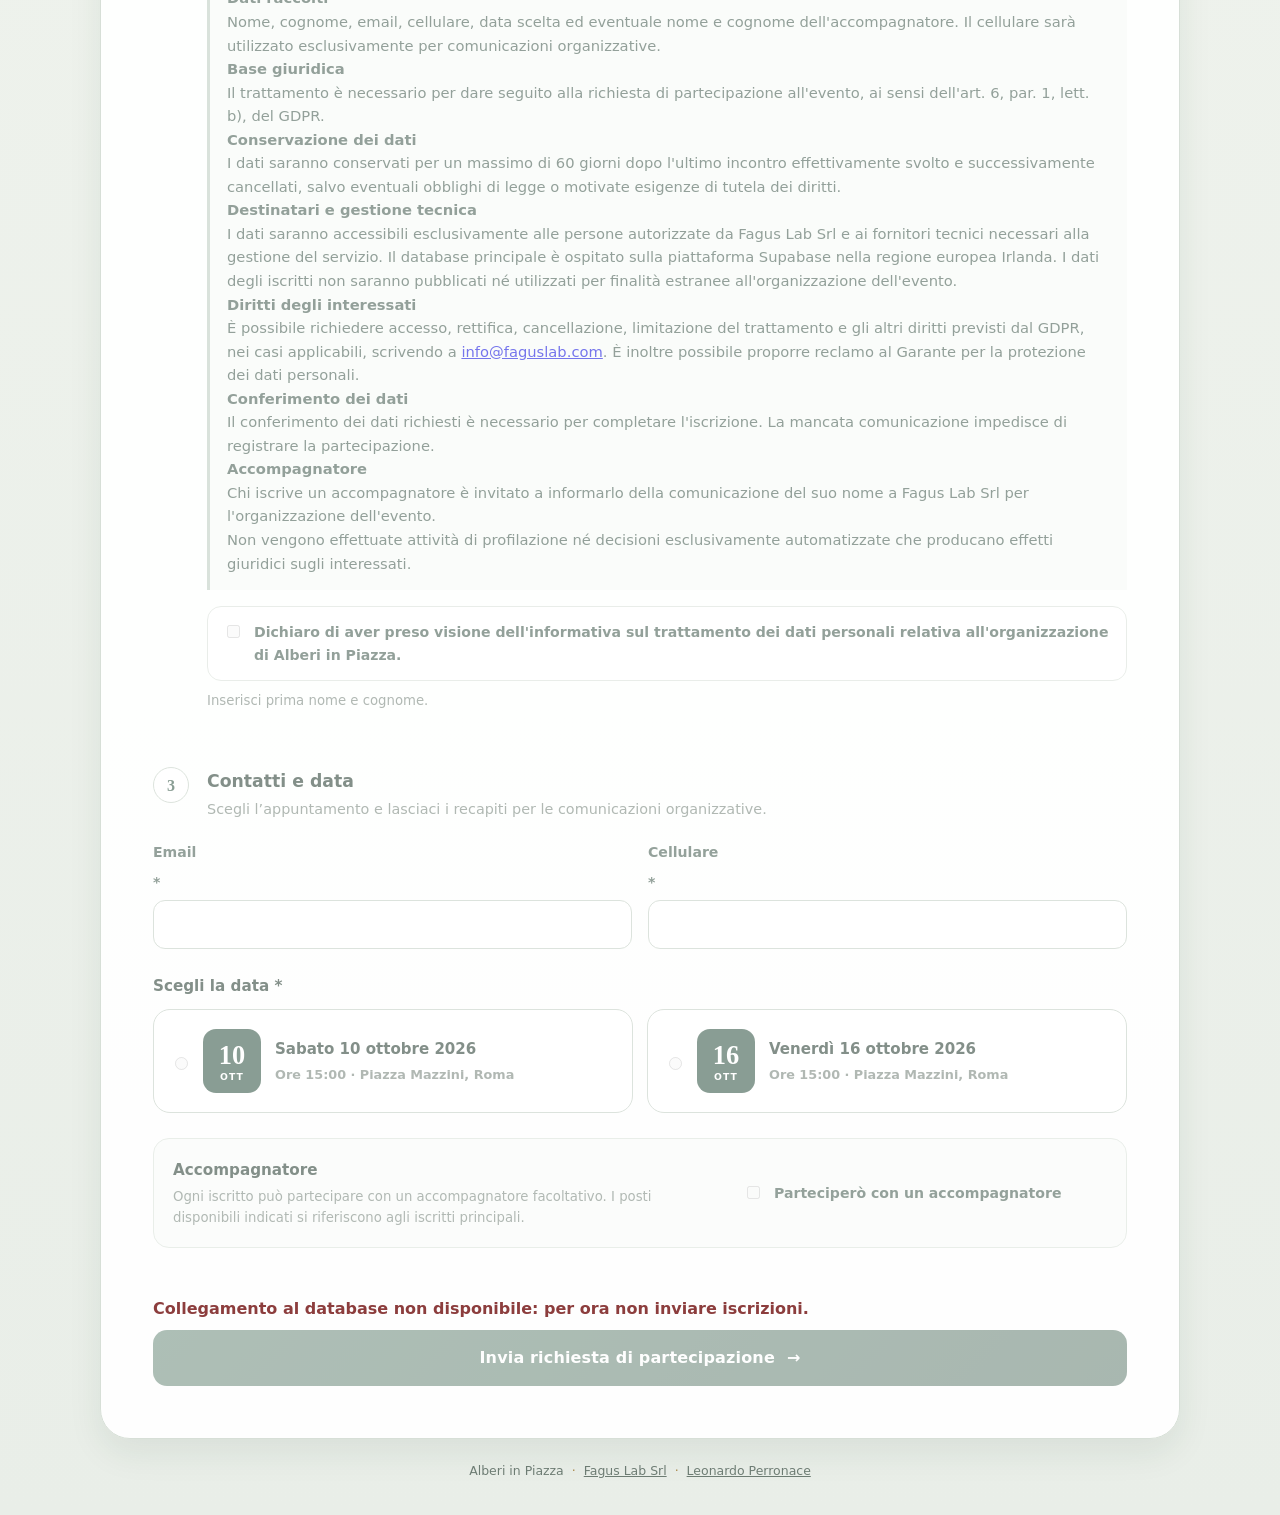
==== commit 6c22152d: "modifica testo numero posti riservati" ====
--- a/index.html
+++ b/index.html
@@ -82,7 +82,7 @@
           <p class="section-kicker">Partecipazione</p>
           <h2 id="registration-title">Richiedi il tuo posto</h2>
         </div>
-        <p>Scegli una sola data. I posti riservati agli amministratori sono 15 per appuntamento.</p>
+        <p>Scegli una sola data. I posti riservati agli amministratori sono 10 per appuntamento.</p>
       </div>
 
       <form id="registrationForm" novalidate>
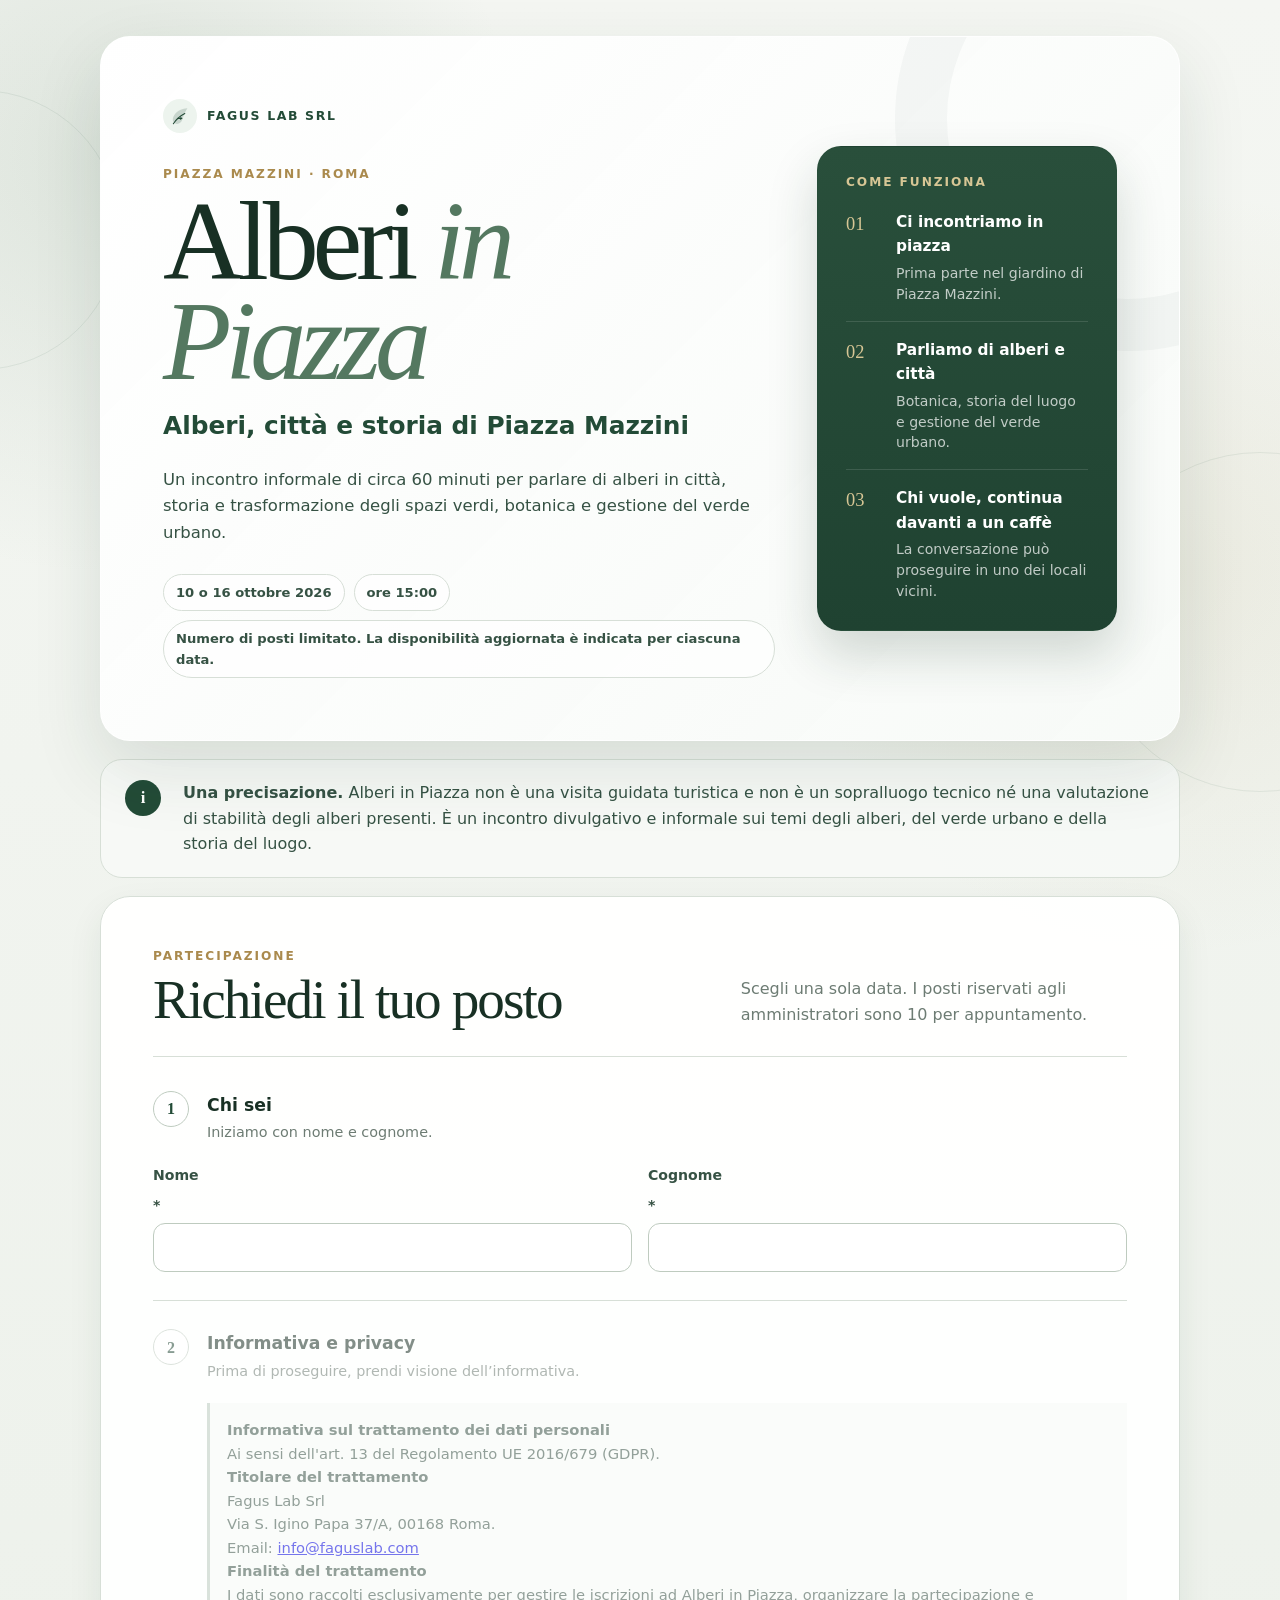
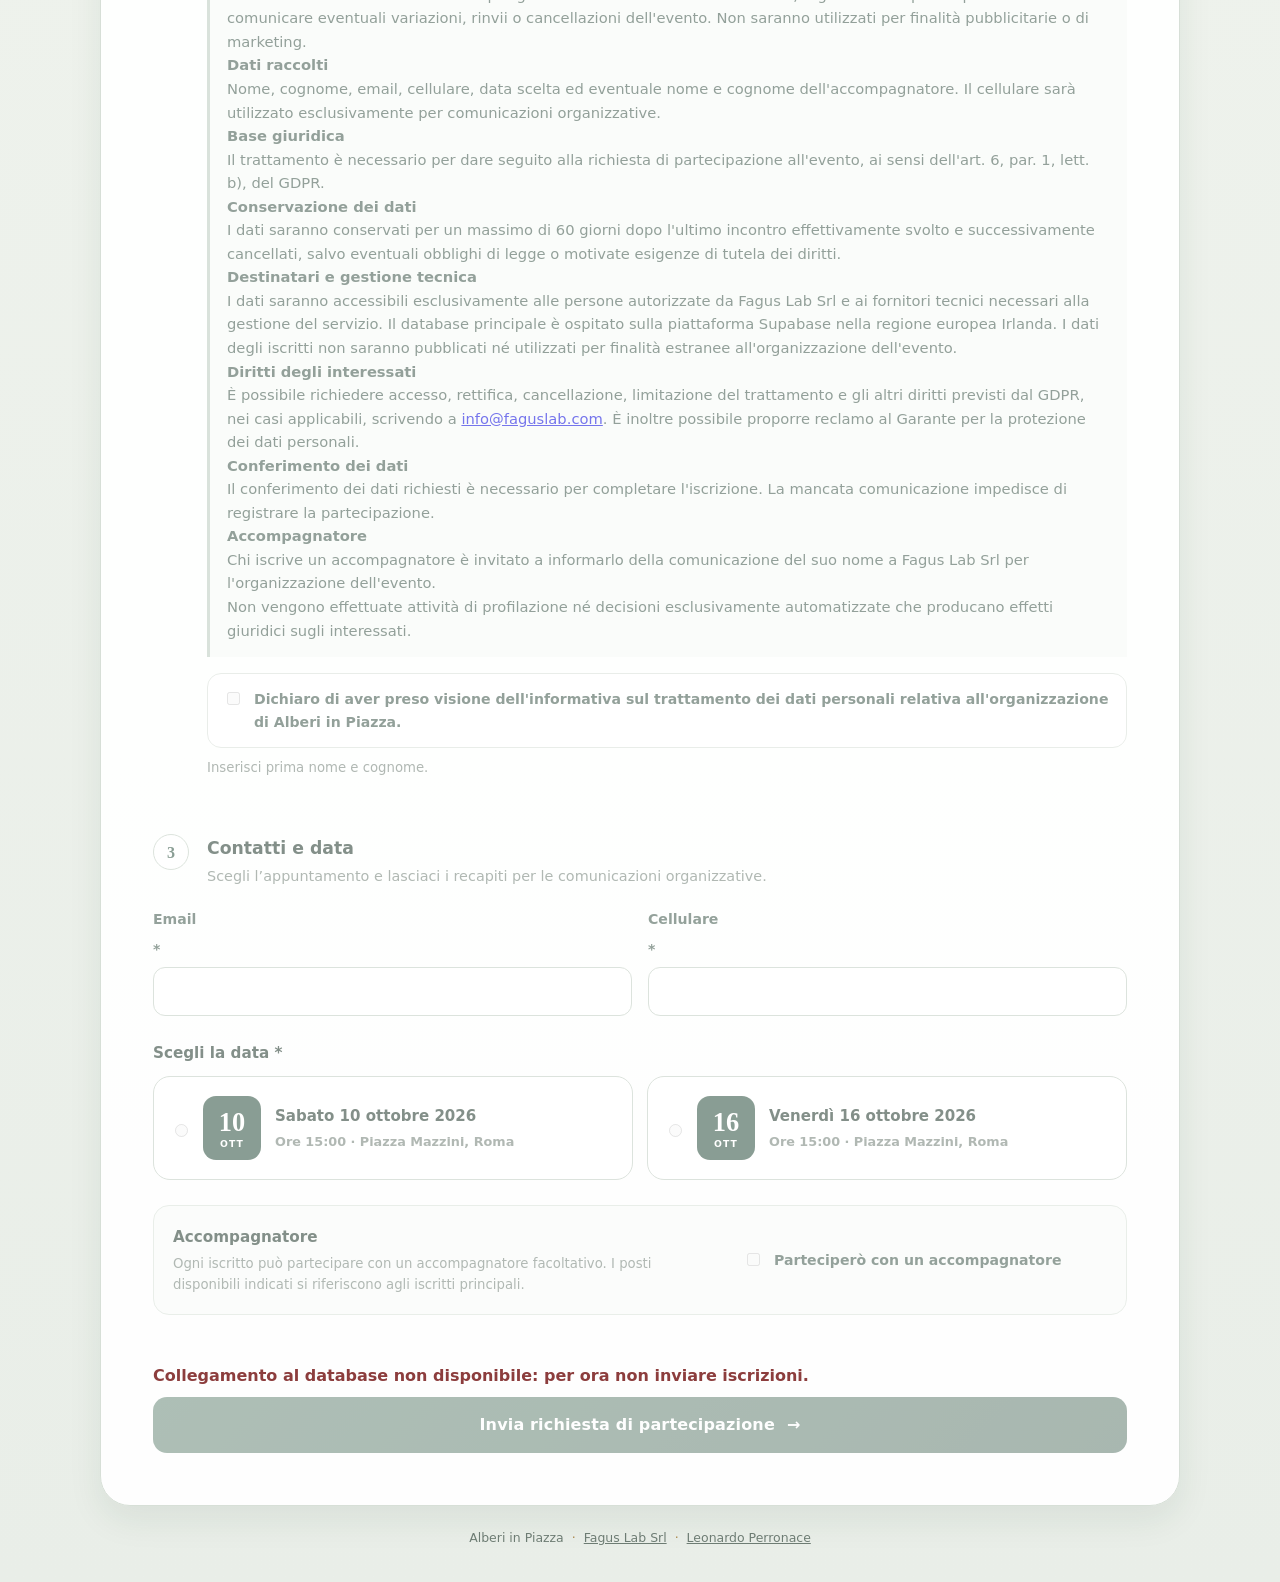
==== commit 7cbdfda6: "limitazione posti per iscrizioni" ====
--- a/index.html
+++ b/index.html
@@ -36,7 +36,7 @@
         <div class="hero-actions" aria-label="Informazioni principali">
           <span class="pill">10 o 16 ottobre 2026</span>
           <span class="pill">ore 15:00</span>
-          <span class="pill">max 15 amministratori</span>
+          <span class="pill">Numero di posti limitato. La disponibilità aggiornata è indicata per ciascuna data.</span>
         </div>
       </div>
 
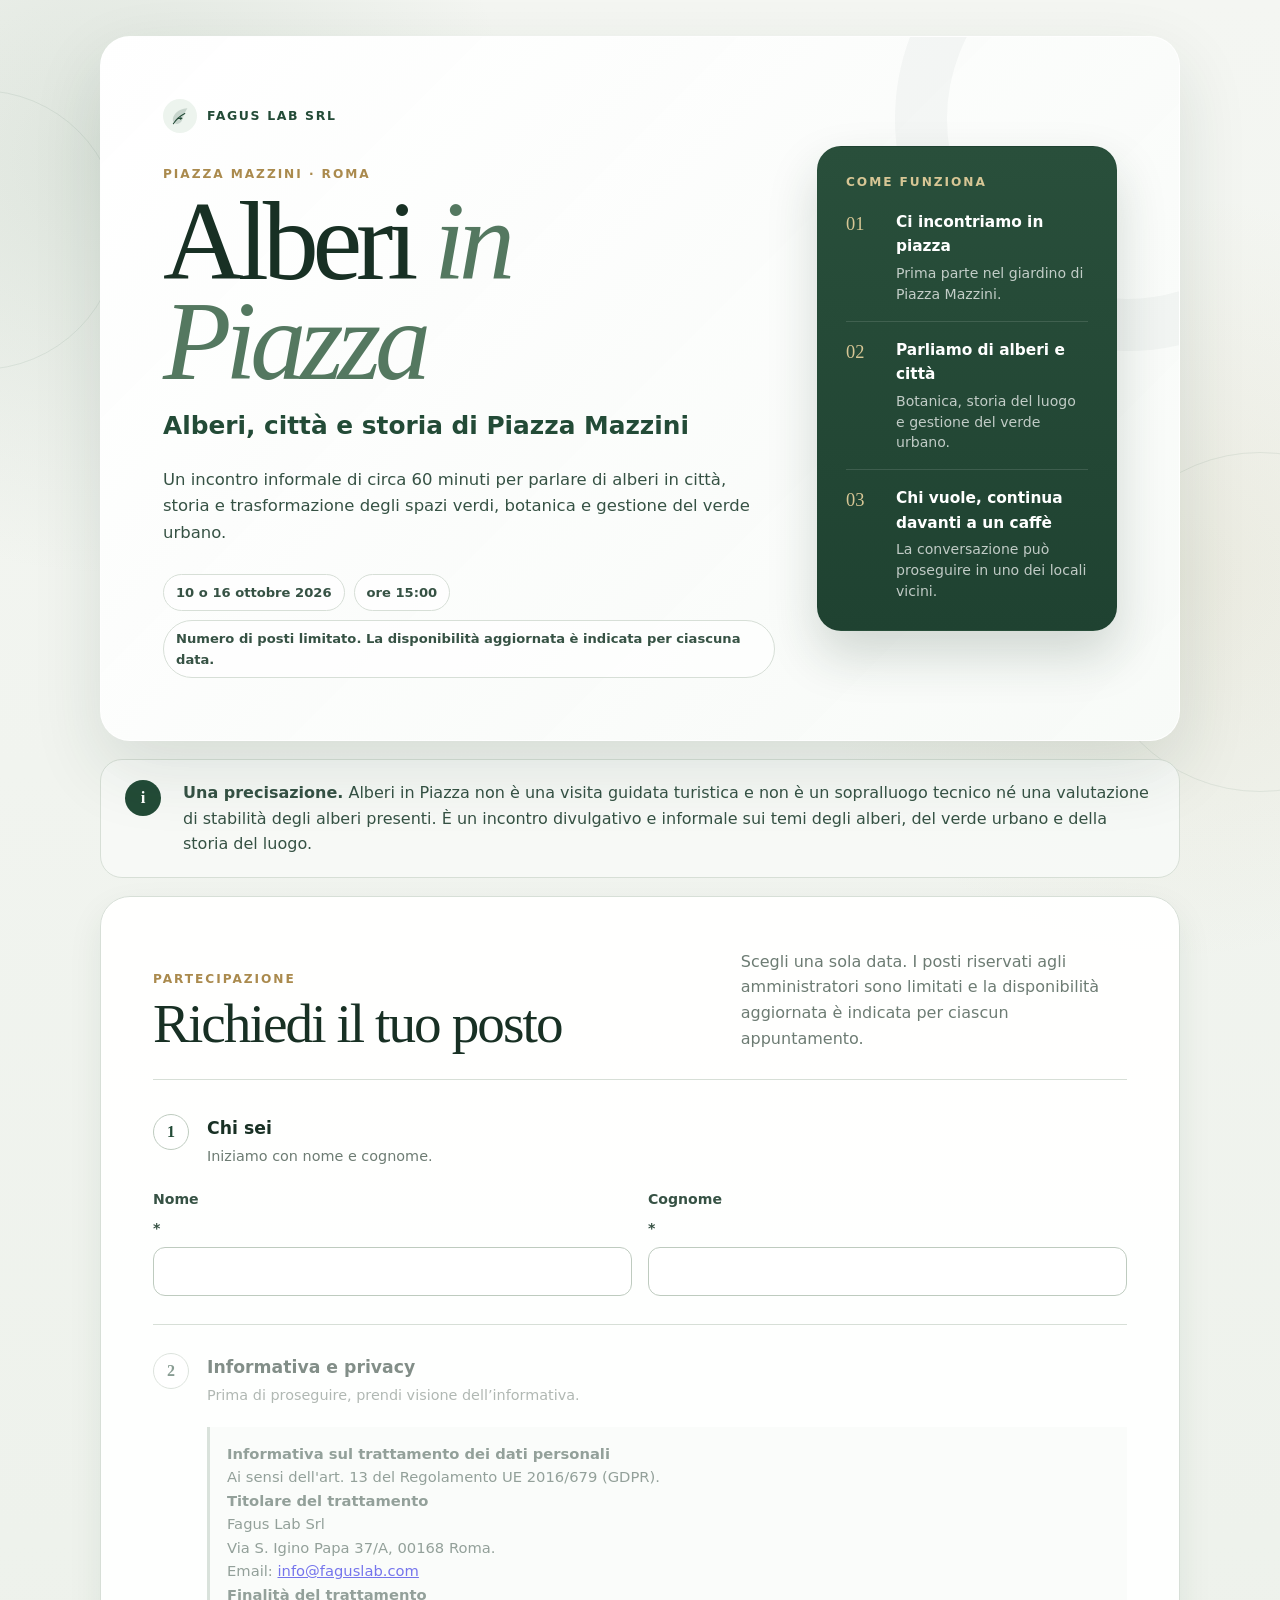
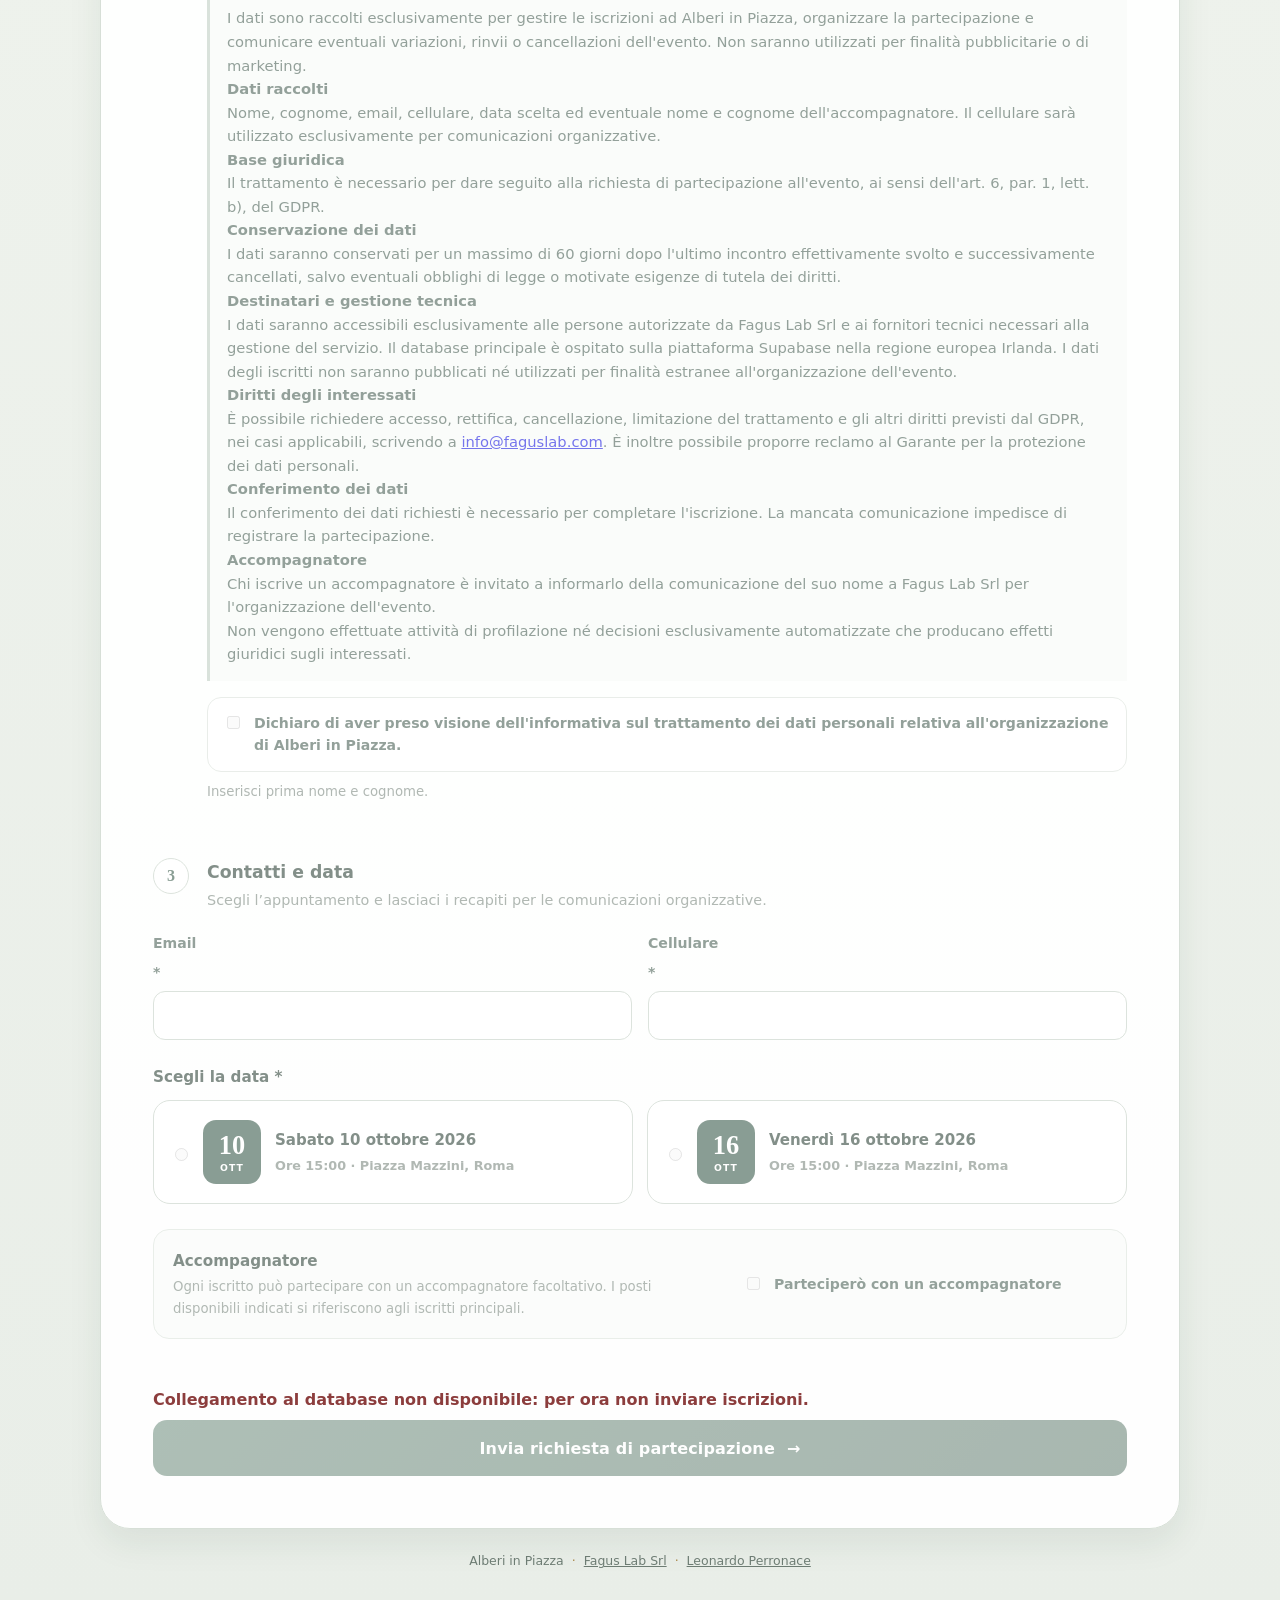
==== commit 972df9a0: "aggiornamento posti disponibili" ====
--- a/index.html
+++ b/index.html
@@ -82,7 +82,7 @@
           <p class="section-kicker">Partecipazione</p>
           <h2 id="registration-title">Richiedi il tuo posto</h2>
         </div>
-        <p>Scegli una sola data. I posti riservati agli amministratori sono 10 per appuntamento.</p>
+        <p>Scegli una sola data. I posti riservati agli amministratori sono limitati e la disponibilità aggiornata è indicata per ciascun appuntamento.</p>
       </div>
 
       <form id="registrationForm" novalidate>
